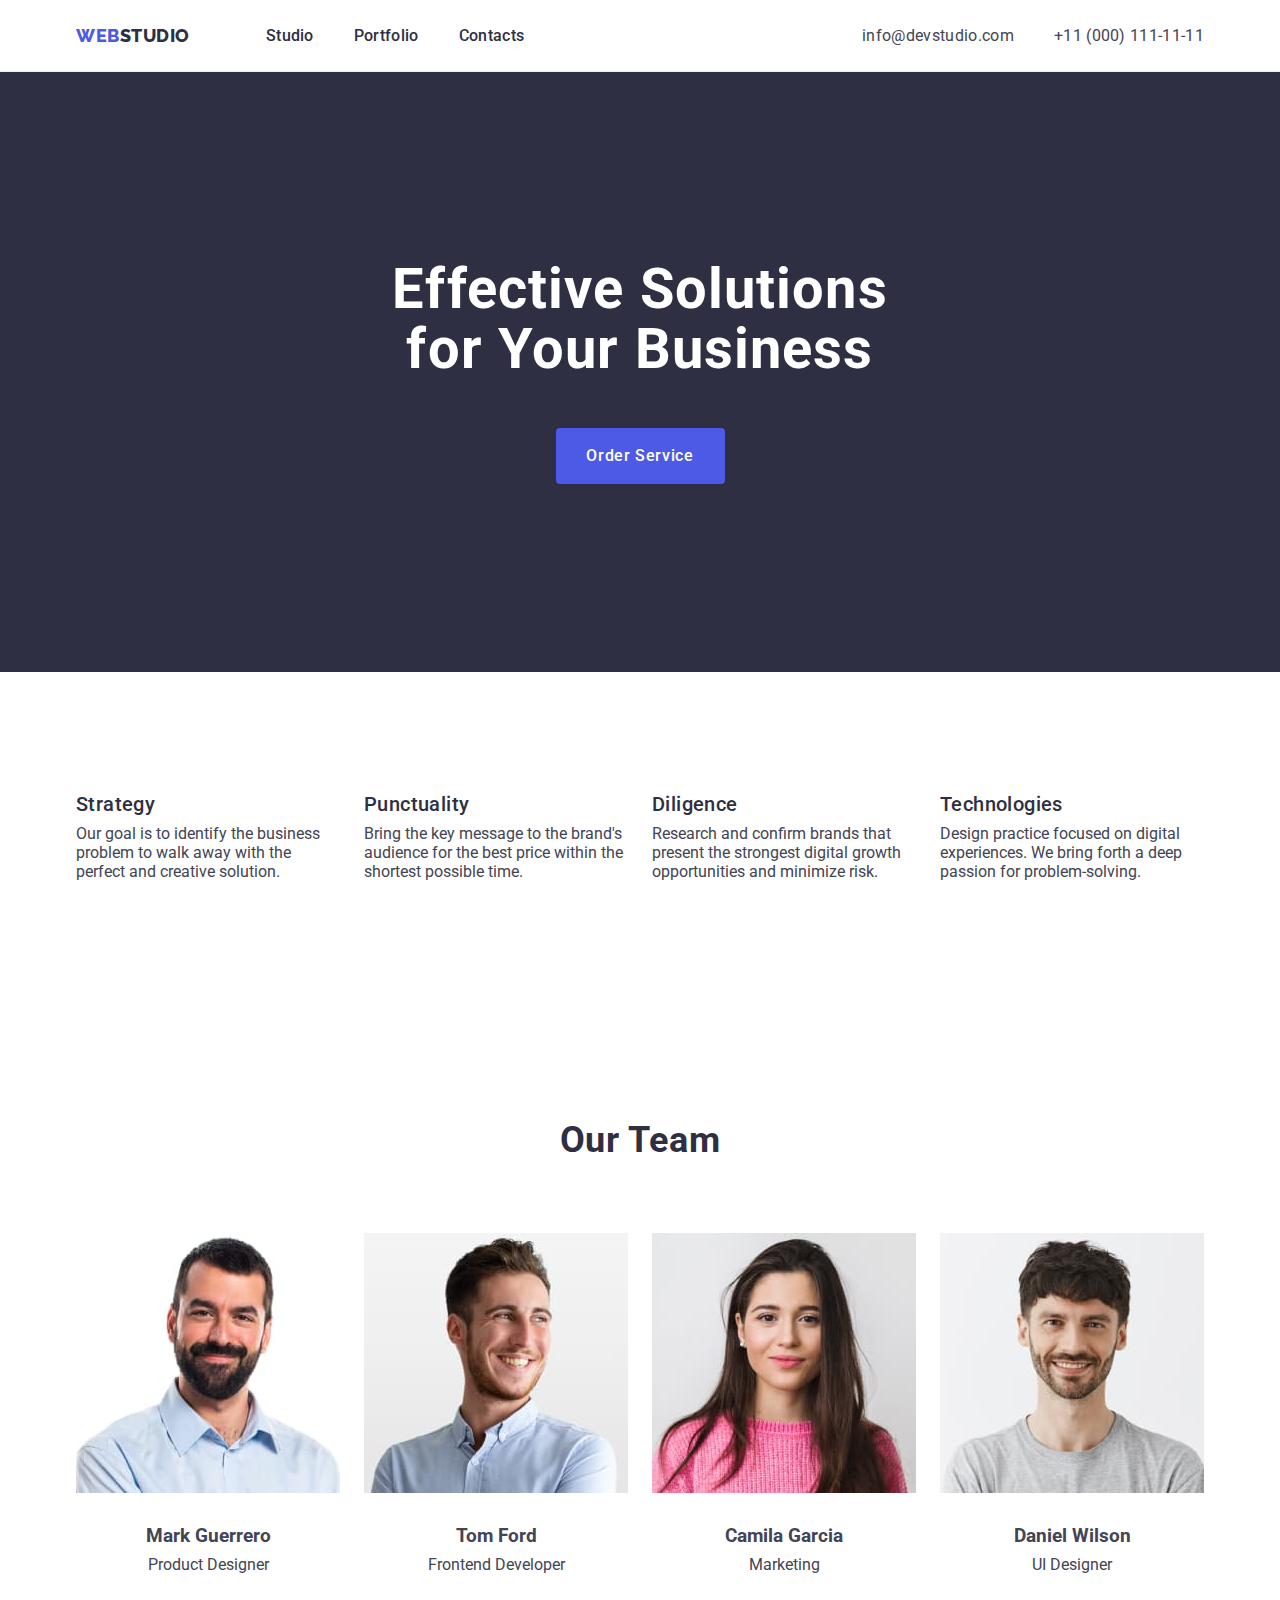
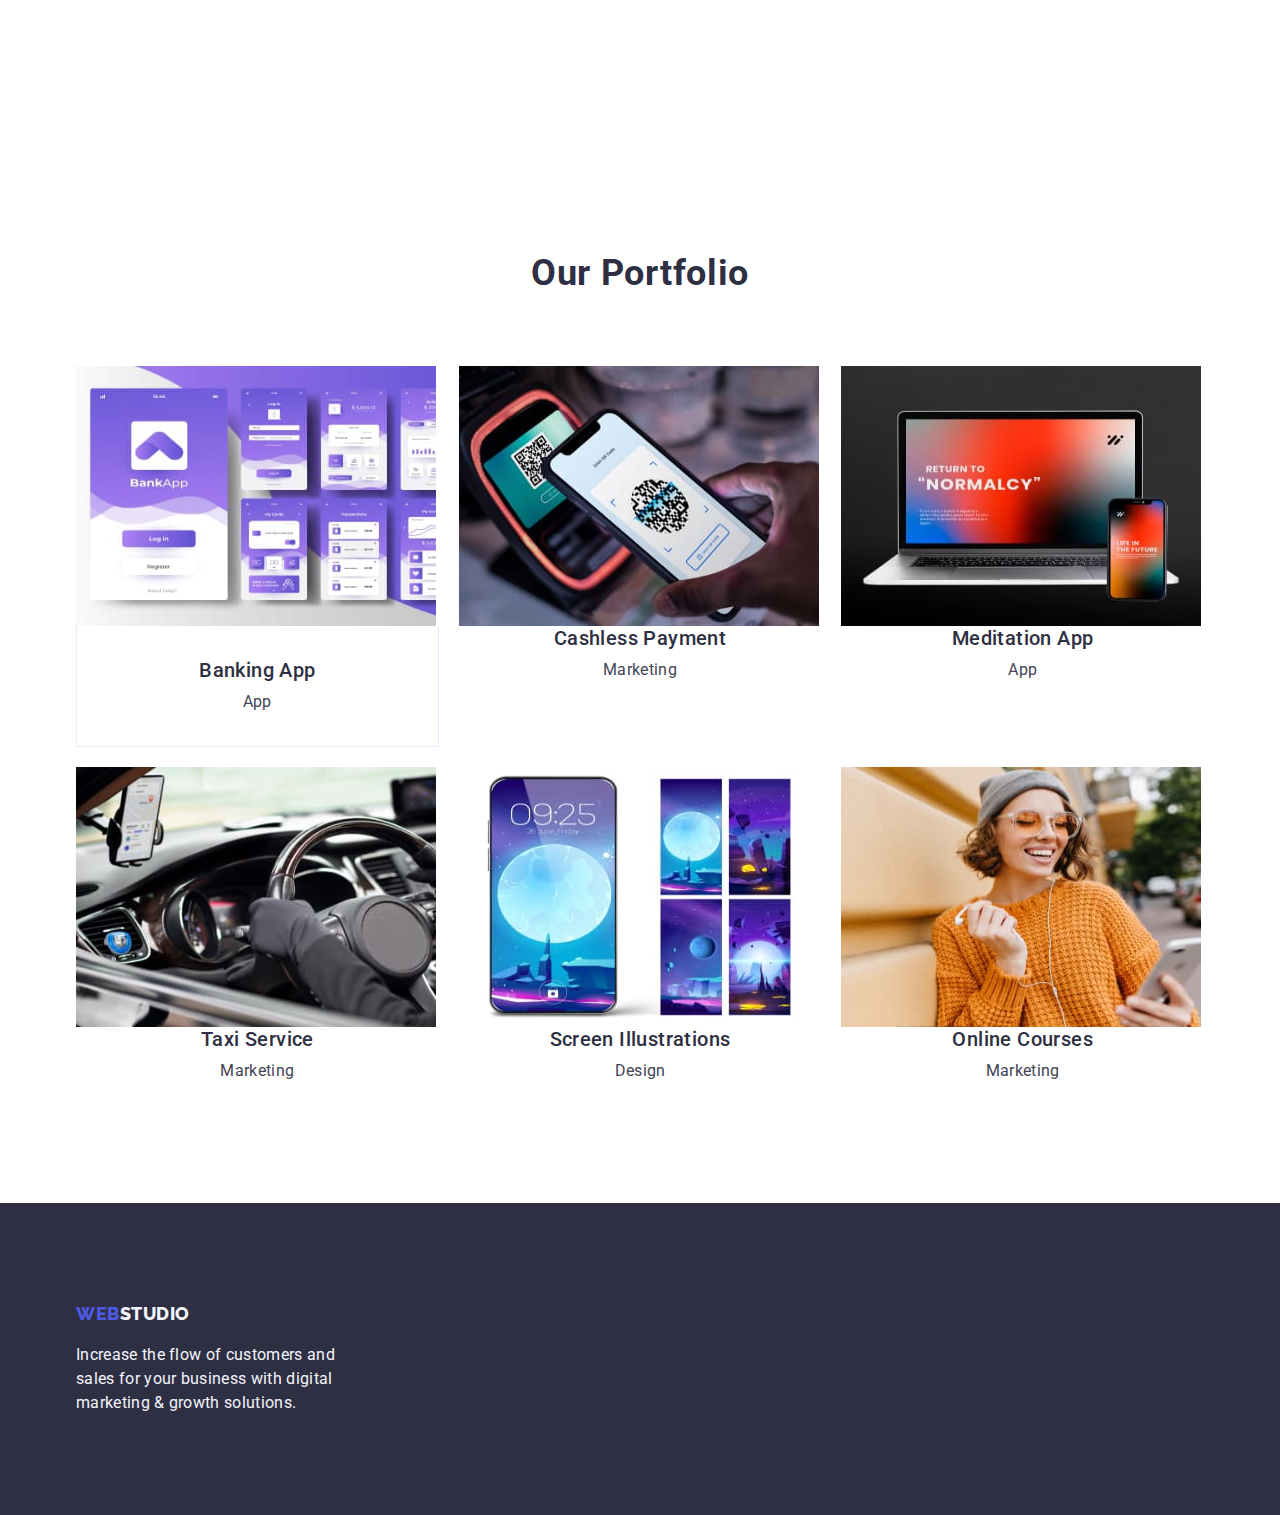
==== index.html @ 5da7cc3d "cews" ====
<!DOCTYPE html>
<html lang="en">
<head>
    <meta charset="UTF-8">
    <meta name="viewport" content="width=device-width, initial-scale=1.0">
    <title>Document</title>
    <link rel="stylesheet" href="https://cdnjs.cloudflare.com/ajax/libs/modern-normalize/2.0.0/modern-normalize.min.css" integrity="sha512-4xo8blKMVCiXpTaLzQSLSw3KFOVPWhm/TRtuPVc4WG6kUgjH6J03IBuG7JZPkcWMxJ5huwaBpOpnwYElP/m6wg==" crossorigin="anonymous" referrerpolicy="no-referrer" />
    <link rel="stylesheet" href="./css/styles.css">
    <link rel="preconnect" href="https://fonts.googleapis.com">
    <link rel="preconnect" href="https://fonts.gstatic.com" crossorigin>
    <link href="https://fonts.googleapis.com/css2?family=Raleway:wght@800&family=Roboto:wght@400;500;700;900&display=swap" rel="stylesheet">
    
</head> 
<body>
    <header class="header">
        <div class="conheader container">
        <nav class="nav">
            
            <a href="./" class="logo link">Web<span class="span">Studio</span></a>
                <ul class="list list-menu">
                     <li><a class="first link" href="./index.html" >Studio</a></li>
                     <li><a class="first link" href=""> Portfolio </a> </li>
                     <li><a class="first link" href="" >Contacts</a> </li>
                </ul>
</nav>

    <address class="address">
        <ul class="list list-address">
            <li><a href="mailto:info@devstudio.com" class="contact link">info@devstudio.com</a></li>
            <li><a href="tel:+110001111111" class="contact link">+11 (000) 111-11-11</a></li>
        </ul>
    </address>
</div>
</header>

<main class="main-index">
<section class="section section-first">
    <div class="container">
    <h1 class="heading-one">Effective Solutions for Your Business </h1>
        <button type="button" class="button">Order Service</button>
    </div>
</section>

<section class="section section-two">
    <div class="container">
        <h2 class="visually-hidden"></h2>
        <ul class="list spdt-list">
          <li class="spdt-point-list"><h3 class="heading-three">Strategy</h3><p class="spdt-p">Our goal is to identify the business problem to walk away with the perfect and creative solution. </p></li>
          <li class="spdt-point-list"><h3 class="heading-three">Punctuality</h3><p class="spdt-p">Bring the key message to the brand's audience for the best price within the shortest possible time.</p></li>
          <li class="spdt-point-list"><h3 class="heading-three">Diligence</h3><p class="spdt-p">Research and confirm brands that present the strongest digital growth opportunities and minimize risk.</p></li>
          <li class="spdt-point-list"><h3 class="heading-three">Technologies</h3><p class="spdt-p">Design practice focused on digital experiences. We bring forth a deep passion for problem-solving.</p></li>
        </ul>
</div>
</section>



<section class="section section-three">
    <div class="container">
    <h2 class="heading-two">Our Team</h2>
<ul class="list list-section-name">
    <li class="list-name"><img src="./images/markguerrero.jpg" width="264" height="260" alt="mark" />  <div class="name"><h3 class="heading-name">Mark Guerrero</h3><p class="p-two">Product Designer   </p></div></li>
    <li class="list-name"><img src="./images/tomford.jpg" width="264" height="260" alt="tom" />        <div class="name"><h3 class="heading-name">Tom Ford</h3>     <p class="p-two">Frontend Developer </p></div></li>
    <li class="list-name"><img src="./images/camilagarcia.jpg" width="264" height="260" alt="camila" /><div class="name"><h3 class="heading-name">Camila Garcia</h3><p class="p-two">Marketing          </p></div></li>
    <li class="list-name"><img src="./images/danielwilson.jpg" width="264" height="260" alt="daniel" /><div class="name"><h3 class="heading-name">Daniel Wilson</h3><p class="p-two">UI Designer        </p></div></li>
</ul>
    </div>
</section>


<section class="section section-four">
    <div class="container">
    <h2 class="heading-two h-portfolio">Our Portfolio</h2>
    <ul class="list list-our-portfolio">
        <li class="portfolio-point"><img src="./images/banking-app-interface-concept.jpg" width="360" height="260" alt="Banking-app"><div class="container-name-categories"> <h3 class="heading-three">Banking App</h3><p class="p-portfolio">App</p></div></li>
        <li class="portfolio-point"><img src="./images/cashless-payment.jpg" width="360" height="260" alt="cashless-payment"><h3 class="heading-three">Cashless Payment</h3><p class="p-portfolio">Marketing</p></li>
        <li class="portfolio-point"><img src="./images/meditation-app.jpg" width="360" height="260" alt="meditation-app"><h3 class="heading-three">Meditation App</h3><p class="p-portfolio">App</p></li>
        <li class="portfolio-point"><img src="./images/taxi-service.jpg" width="360" height="260" alt="taxi-service"><h3 class="heading-three">Taxi Service</h3><p class="p-portfolio">Marketing</p></li>
        <li class="portfolio-point"><img src="./images/screen-ilustration.jpg" width="360" height="260" alt="screen-ilustration"><h3 class="heading-three">Screen Illustrations</h3><p class="p-portfolio">Design</p></li>
        <li class="portfolio-point"><img src="./images/online-course.jpg" width="360" height="260" alt="online-course"><h3 class="heading-three">Online Courses</h3><p class="p-portfolio">Marketing</p></li>
    </ul>
    </div>
    </section>

</main>


    <footer class="footer">
        <div class="container footer-container">
            <div class="footer-information">
        <a href="./index.html" class="logo-footer link">Web<span class="span-footer">Studio</span></a><p class="p-footer">Increase the flow of customers and sales for your business with digital marketing & growth solutions.</p>
    </div>
    </div>
    </footer> 
</body>
</html>
---- css/styles.css ----
:root {
    --web-color: var(--IRIS, #4D5AE5);
    --studio-color:var(--NAVY-BLUE, #2E2F42);
    --background-body-color: var(--WHITE, #FFFFFF);
    --background-footer-color: var(--NAVY-BLUE, #2E2F42);
--f-link-color: var(--NAVY-BLUE, #2E2F42);
--contact-color: var(--SLATE, #434455);
--section-first-background-color: var(--NAVY-BLUE, #2E2F42);
--heading-three-color: var(--NAVY-BLUE, #2E2F42);
--heading-two-color: var(--NAVY-BLUE, #2E2F42);
--footer-background: var(--NAVY-BLUE, #2E2F42);
--p-footer-color: var(--CLOUD, #F4F4FD);
--filter-button-color: var(--IRIS, #4D5AE5);
--title-image-color: var(--NAVY-BLUE, #2E2F42);
--text-image-color: var(--SLATE, #434455);
--border-color: var(--CORNFLOWER, #E7E9FC)
}

* ,
*::before,
*::after {
    margin: 0;
    padding: 0;
    box-sizing: border-box;
}
section {
    padding: 120px 0;
}

ul {
    display: flex;
}
.list {
    list-style: none;
}

.link{
    text-decoration:none;
   
    }
.container {
    max-width: 1158px;
    margin: 0 auto;
    padding: 0 15px 0 15px;   
}

.conheader {
    display: flex;
    justify-content: space-between;
    align-items: center;
    width: 1158px;
}

.header {
    /* width: 1440px; */
    height: 72px;
    /* flex-shrink: 0; */
    border-bottom: 1px solid var(--CORNFLOWER, #E7E9FC);
    /* background: var(--WHITE, #FFF); */
    display: flex;
    /* justify-content: center;
    align-items: center;
    margin: auto; */

}
.nav {
    display: flex;
    align-items: center;
    
}


body {
    font-family: 'Roboto',sans-serif;
    color: #434455;
    background-color: var(--background-body-color);
    

}


.logo {
    color: var(--IRIS, #4D5AE5);
font-family: "Raleway",sans-serif;
font-size: 18px;
font-weight: 800;
line-height: 1.17; /* 116.667% */
letter-spacing: 0.03em;
text-decoration: none;
text-transform: uppercase;
margin-right: 76px;

}

.list-menu {
display: inline-flex;
gap: 40px;
padding: 24px 0;
list-style: none;
align-items: flex-start;
}

.list-address {
display: flex;
gap: 40px;
justify-content: space-between;
}

.span{
    color: var(--NAVY-BLUE, #2E2F42);
}

.list{
list-style: none;
margin: 0;
padding: 0;
list-style: none;
}

.first{
    color: var(--NAVY-BLUE, #2E2F42);

/* Body Medium */
font-family: 'Roboto',sans-serif;
font-size: 16px;
font-style: normal;
font-weight: 500;
line-height: 1.5; /* 150% */
letter-spacing: 0.02em;
text-decoration:none; 
padding: 24px 0;
}


.first:hover{
   color: #404bbf
}


.first:focus{
   color: #404bbf
}





.address{
    font-style: normal
}

.contact{
    color: var(--SLATE, #434455);

/* Body */
font-family: 'Roboto',sans-serif;
font-size: 16px;
font-style: normal;
font-weight: 400;
line-height: 1.5; /* 150% */
letter-spacing: 0.02em;
}
.contact:hover {
color:#404bbf
}
.contact:focus {
color:#404bbf
}

.section-first {
    background: var(--NAVY-BLUE, #2E2F42);
    padding: 188px 0;
    /* background-size: cover;
    background-repeat: no-repeat;
    background-position: center;
    max-width: 1440px;
    margin: auto; */
}

.heading-one {
    color: var(--WHITE, #FFF);
    text-align: center;
    font-family: 'Roboto';
    font-size: 56px;
    font-style: normal;
    font-weight: 700;
    line-height: 1.07; /* 107.143% */
    letter-spacing: 0.02em;
    max-width: 496px;
    margin: 0 auto;
    text-align: center;
}

.button {
    color: var(--WHITE, #FFF);

/* Button Text */
font-family: inherit;
font-size: 16px;
font-style: normal;
font-weight: 500;
line-height: 1.5; /* 150% */
letter-spacing: 0.04em;
display: block;
min-width: 169px;
height: 56px;
border: none;
border-radius: 4px;
cursor: pointer;
margin: 0 auto;
margin-top: 48px;
background-color: var(--IRIS, #4D5AE5);
}
.button:hover,
.button:focus {
    background-color: #404BBF;
}




.list-section-two {
    display: flex;
    gap: 24px; 

}


.heading-three {
    color: var(--NAVY-BLUE, #2E2F42);

/* Header 3 */
font-family: 'Roboto',sans-serif;
font-size: 20px;
font-style: normal;
font-weight: 500;
line-height: 1.2; /* 120% */
letter-spacing: 0.02em;
margin-bottom: 8px;
}

.p-one{
    color: var(--SLATE, #434455);
    font-size: 16px;
    line-height: 1.5; /* 150% */
}

.paragraph {
    line-height: 1.5;
    letter-spacing: 0.02em;
}




.heading-two {
    color: var(--NAVY-BLUE, #2E2F42);
font-family: inherit;
font-size: 36px;
font-weight: 700;
line-height: 1.11; /* 111.111% */
letter-spacing: 0.02em;
margin-bottom: 72px;
text-align: center;
text-transform: capitalize;
}
    .list-section-name {
        display: flex;
        gap: 24px;
        padding: 0;
        list-style-type: none;
    }

.list-section-three {
    display: flex;
    gap: 24px;
    justify-content: center;
}

.list-item-three {
    width: calc((100% - 48px) / 3);
    
}


.list-name {
    background-color: #FFFFFF;
    width: calc((100% - 72px) / 4);
    border-radius: 0px 0px 4px 4px;
    list-style: none;
    margin-bottom: 8px;
    flex: 1;
}

.p-two {
    text-align: center;
}

/* /* .footer-position {
    /* margin-right: 120px; */

.logo-footer {
    color: var(--IRIS, #4D5AE5);
font-family: "Raleway",sans-serif;
font-size: 18px;
font-style: normal;
font-weight: 800;
line-height: 1.17; /* 116.667% */
letter-spacing: 0.03em;
text-transform: uppercase;
display: inline-block;
margin-bottom: 16px;
height: 24px;
align-items: center;
flex-shrink: 0;
}
.footer {
    background: var(--NAVY-BLUE, #2E2F42);
    padding: 100px 0 100px;
    /* padding: 100px 0;
    margin: auto; */
}
.span-footer {
    color: #f4f4fd;
}
.p-footer {
    color: var(--CLOUD, #F4F4FD);
/* margin-top: 17.5px; */
max-width: 264px;
line-height: 1.5; /* 150% */
letter-spacing: 0.02em;
}

.button-section {
    padding: 96px 0 120px 0;
}

.list-item-button {
    display: flex;
    justify-content: center;
    gap: 24px;
    list-style: none;
}



.filters-button { 
    color: var(--IRIS, #4D5AE5);
    text-align: center;
    
    /* Button Text */
    font-family: "Roboto",sans-serif;
    font-size: 16px;
    font-style: normal;
    font-weight: 500;
    line-height: 1.5; /* 150% */
    letter-spacing: 0.04em;
    background: var(--CLOUD, #F4F4FD);
    cursor: pointer;
    padding:12px 24px;
    border: 1px solid var(--CORNFLOWER, #E7E9FC);
    border-radius: 4px;

}
.filters-button:hover{
    color: #FFFFFF;
    background-color: #404BBF;
    border: 1px solid transparent;
}

.filters-button:focus{
    background-color: #404BBF;
    color: #FFFFFF;
    border: 1px solid transparent;
}
.filters-button:active{
    background-color: #404BBF
}

.title-image {
    color: var(--NAVY-BLUE, #2E2F42);
    margin-bottom: 8px;

/* Header 3 */
font-family: 'Roboto';
font-size: 20px;
font-style: normal;
font-weight: 500;
line-height: 1.2; /* 120% */
letter-spacing: 0.4px;
}

.list-image {
    display: flex;
    flex-wrap: wrap;
    column-gap: 24px;
    row-gap: 48px;
    list-style: none;
 }

 .image-div {
    padding: 32px 16px;
    border: 1px solid #e7e9fc;
    border-top: none;

 }
.text-image {
    color: var(--SLATE, #434455);

/* Body */
font-family: 'Roboto';
font-size: 16px;
font-style: normal;
font-weight: 400;
line-height: 1.5; /* 150% */
letter-spacing: 0.32px;
}
img {
    display: block;
}

.visually-hidden {
    position: absolute;
  width: 1px;
  height: 1px;
  margin: -1px;
  border: 0;
  padding: 0;
  white-space: nowrap;
  clip-path: inset(100%);
  clip: rect(0 0 0 0);
  overflow: hidden;
}
.link-footer {
    display: inline-block;
}

.list-filters-button {
    display: flex;
    justify-content: center;
    gap: 24px;
    margin-bottom: 72px;
    list-style: none;
}

.list-address {
    display: flex;
    gap: 40px;
    list-style: none;
}

.list-work {
    width: calc((100% - 48px) / 3);
    list-style: none;
}
.p-portfolio {
    line-height: 1.5;
    letter-spacing: 0.02em;
}

.heading-name {
    margin-bottom: 8px;
    text-align: center;
}



.list-our-portfolio {
    column-gap: 24px;
    row-gap: 48px;
    padding: 0;
    display: flex;
    flex-wrap: wrap;
    gap: 20px;
}

.portfolio-point {
    width: calc((100% - 48px) / 3);
    border-radius: 0px 0px 4px 4px;
    flex: 1 0 360px;
    text-align: center;
}

.name {
    padding: 32px 16px;
    
}

.spdt-list {
    gap: 24px;
}
.spdt-point-list {
    width: calc((100% - 72px) / 4);
}

.container-name-categories {
    padding: 32px 16px;
    border: 1px solid #e7e9fc;
    border-top: none;
    
}
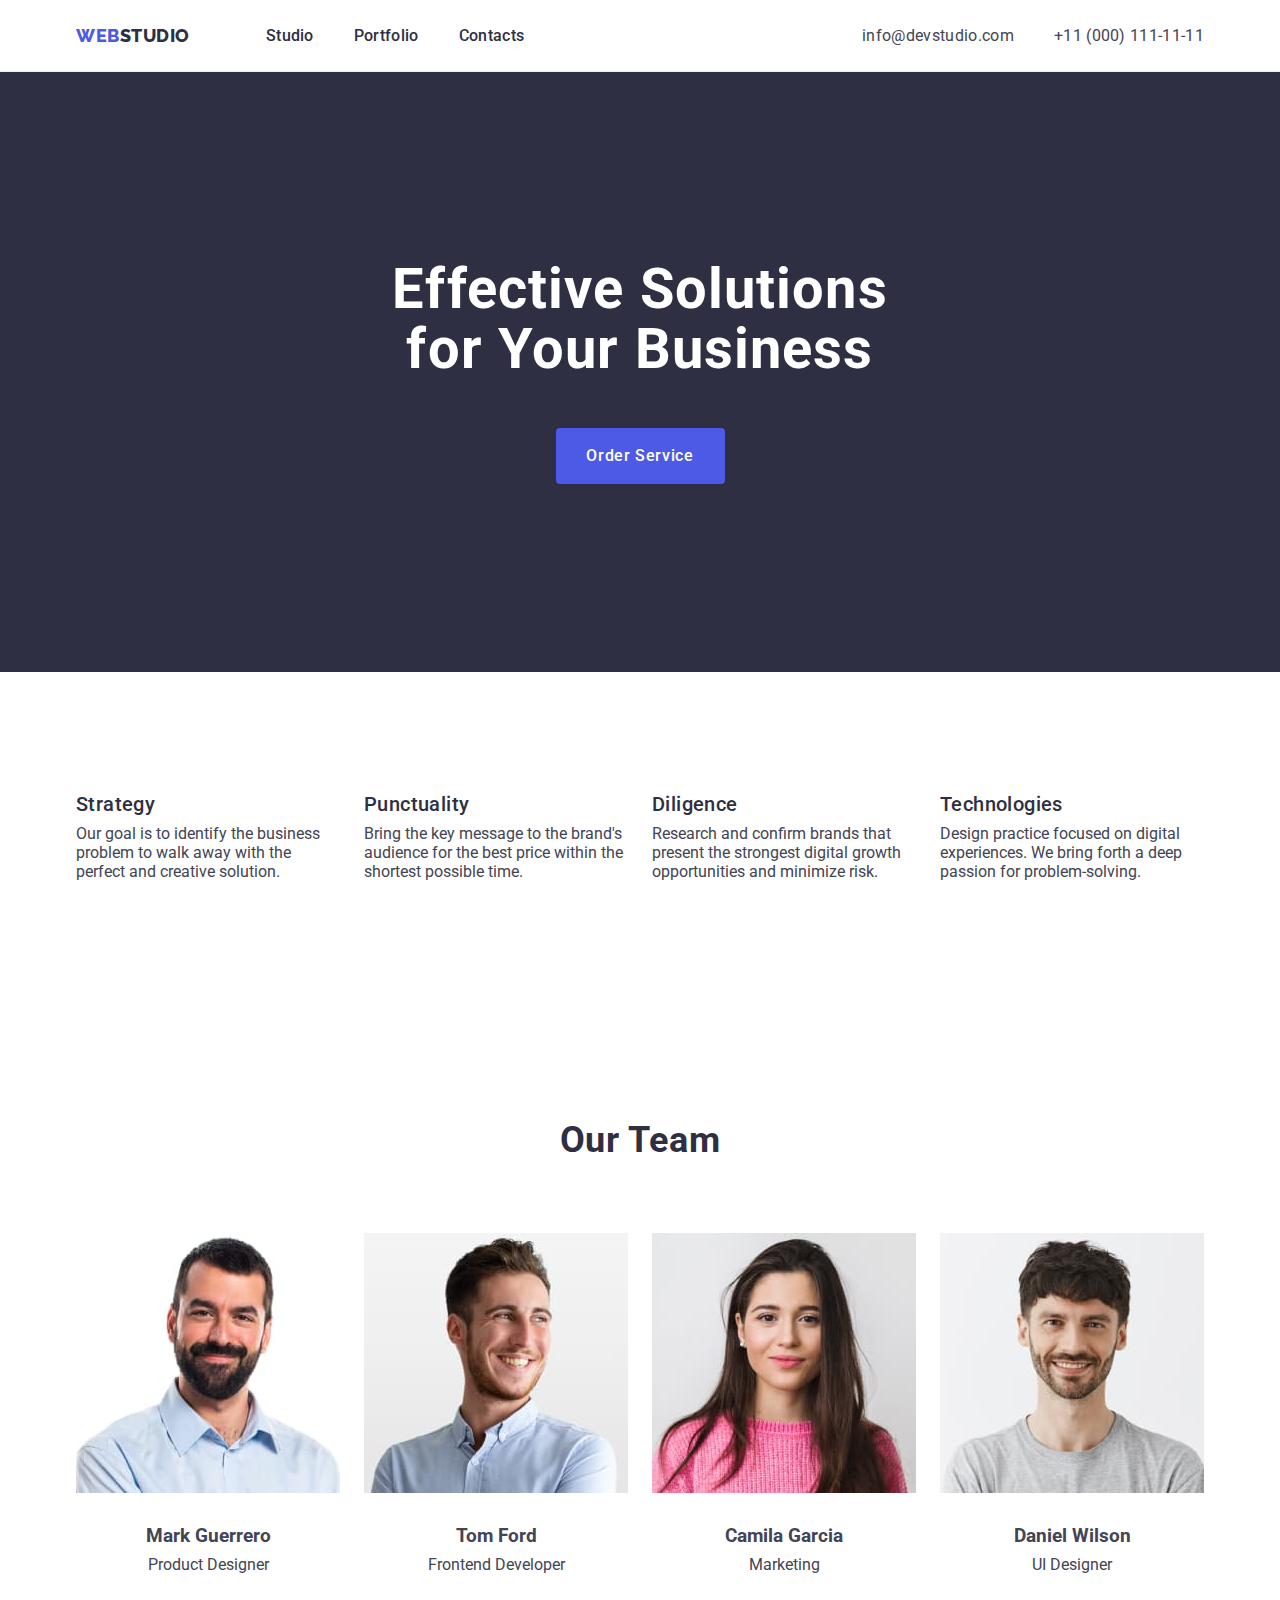
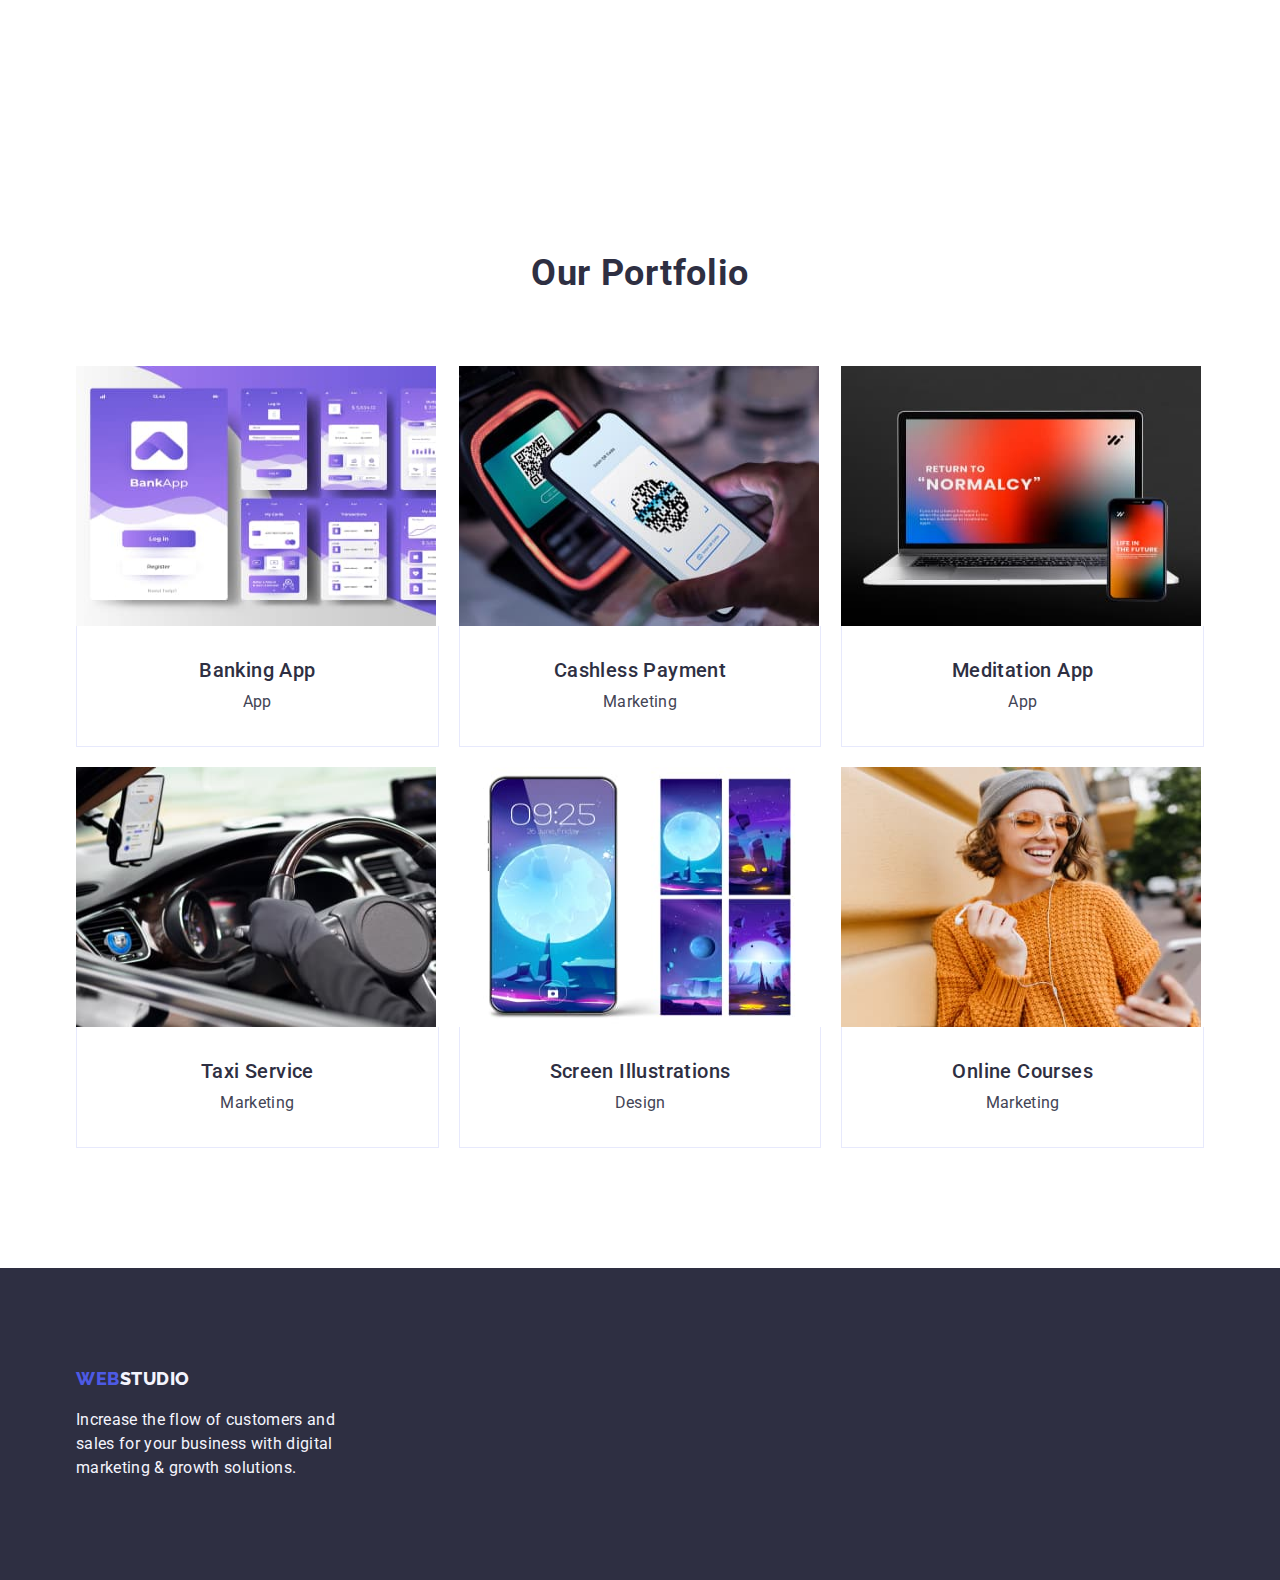
==== commit cacdc2ca: "dwq" ====
--- a/index.html
+++ b/index.html
@@ -73,11 +73,11 @@
     <h2 class="heading-two h-portfolio">Our Portfolio</h2>
     <ul class="list list-our-portfolio">
         <li class="portfolio-point"><img src="./images/banking-app-interface-concept.jpg" width="360" height="260" alt="Banking-app"><div class="container-name-categories"> <h3 class="heading-three">Banking App</h3><p class="p-portfolio">App</p></div></li>
-        <li class="portfolio-point"><img src="./images/cashless-payment.jpg" width="360" height="260" alt="cashless-payment"><h3 class="heading-three">Cashless Payment</h3><p class="p-portfolio">Marketing</p></li>
-        <li class="portfolio-point"><img src="./images/meditation-app.jpg" width="360" height="260" alt="meditation-app"><h3 class="heading-three">Meditation App</h3><p class="p-portfolio">App</p></li>
-        <li class="portfolio-point"><img src="./images/taxi-service.jpg" width="360" height="260" alt="taxi-service"><h3 class="heading-three">Taxi Service</h3><p class="p-portfolio">Marketing</p></li>
-        <li class="portfolio-point"><img src="./images/screen-ilustration.jpg" width="360" height="260" alt="screen-ilustration"><h3 class="heading-three">Screen Illustrations</h3><p class="p-portfolio">Design</p></li>
-        <li class="portfolio-point"><img src="./images/online-course.jpg" width="360" height="260" alt="online-course"><h3 class="heading-three">Online Courses</h3><p class="p-portfolio">Marketing</p></li>
+        <li class="portfolio-point"><img src="./images/cashless-payment.jpg" width="360" height="260" alt="cashless-payment"><div class="container-name-categories"><h3 class="heading-three">Cashless Payment</h3><p class="p-portfolio">Marketing</p></div></li>
+        <li class="portfolio-point"><img src="./images/meditation-app.jpg" width="360" height="260" alt="meditation-app"><div class="container-name-categories"><h3 class="heading-three">Meditation App</h3><p class="p-portfolio">App</p></div></li>
+        <li class="portfolio-point"><img src="./images/taxi-service.jpg" width="360" height="260" alt="taxi-service"><div class="container-name-categories"><h3 class="heading-three">Taxi Service</h3><p class="p-portfolio">Marketing</p></div></li>
+        <li class="portfolio-point"><img src="./images/screen-ilustration.jpg" width="360" height="260" alt="screen-ilustration"><div class="container-name-categories"><h3 class="heading-three">Screen Illustrations</h3><p class="p-portfolio">Design</p></div></li>
+        <li class="portfolio-point"><img src="./images/online-course.jpg" width="360" height="260" alt="online-course"><div class="container-name-categories"><h3 class="heading-three">Online Courses</h3><p class="p-portfolio">Marketing</p></div></li>
     </ul>
     </div>
     </section>
@@ -88,7 +88,7 @@
     <footer class="footer">
         <div class="container footer-container">
             <div class="footer-information">
-        <a href="./index.html" class="logo-footer link">Web<span class="span-footer">Studio</span></a><p class="p-footer">Increase the flow of customers and sales for your business with digital marketing & growth solutions.</p>
+        <a href="" class="logo-footer link">Web<span class="span-footer">Studio</span></a><p class="p-footer">Increase the flow of customers and sales for your business with digital marketing & growth solutions.</p>
     </div>
     </div>
     </footer> 
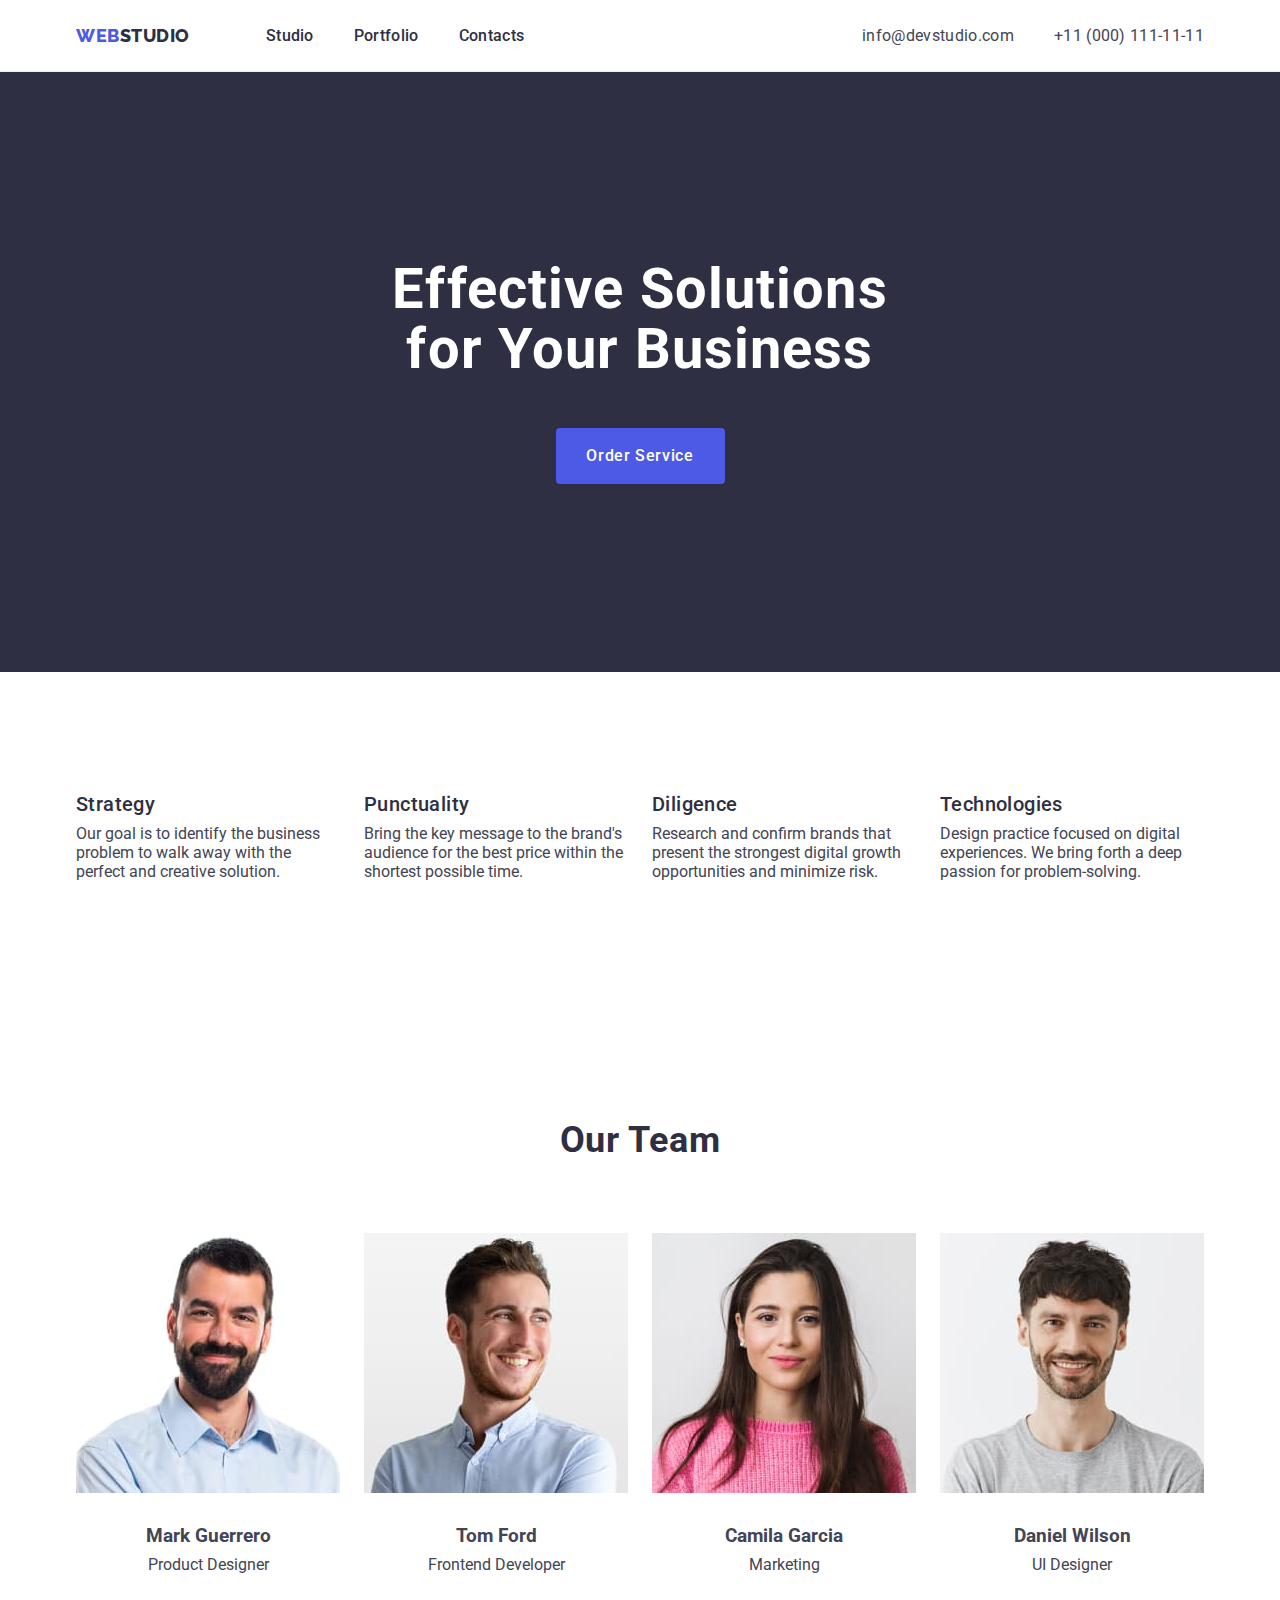
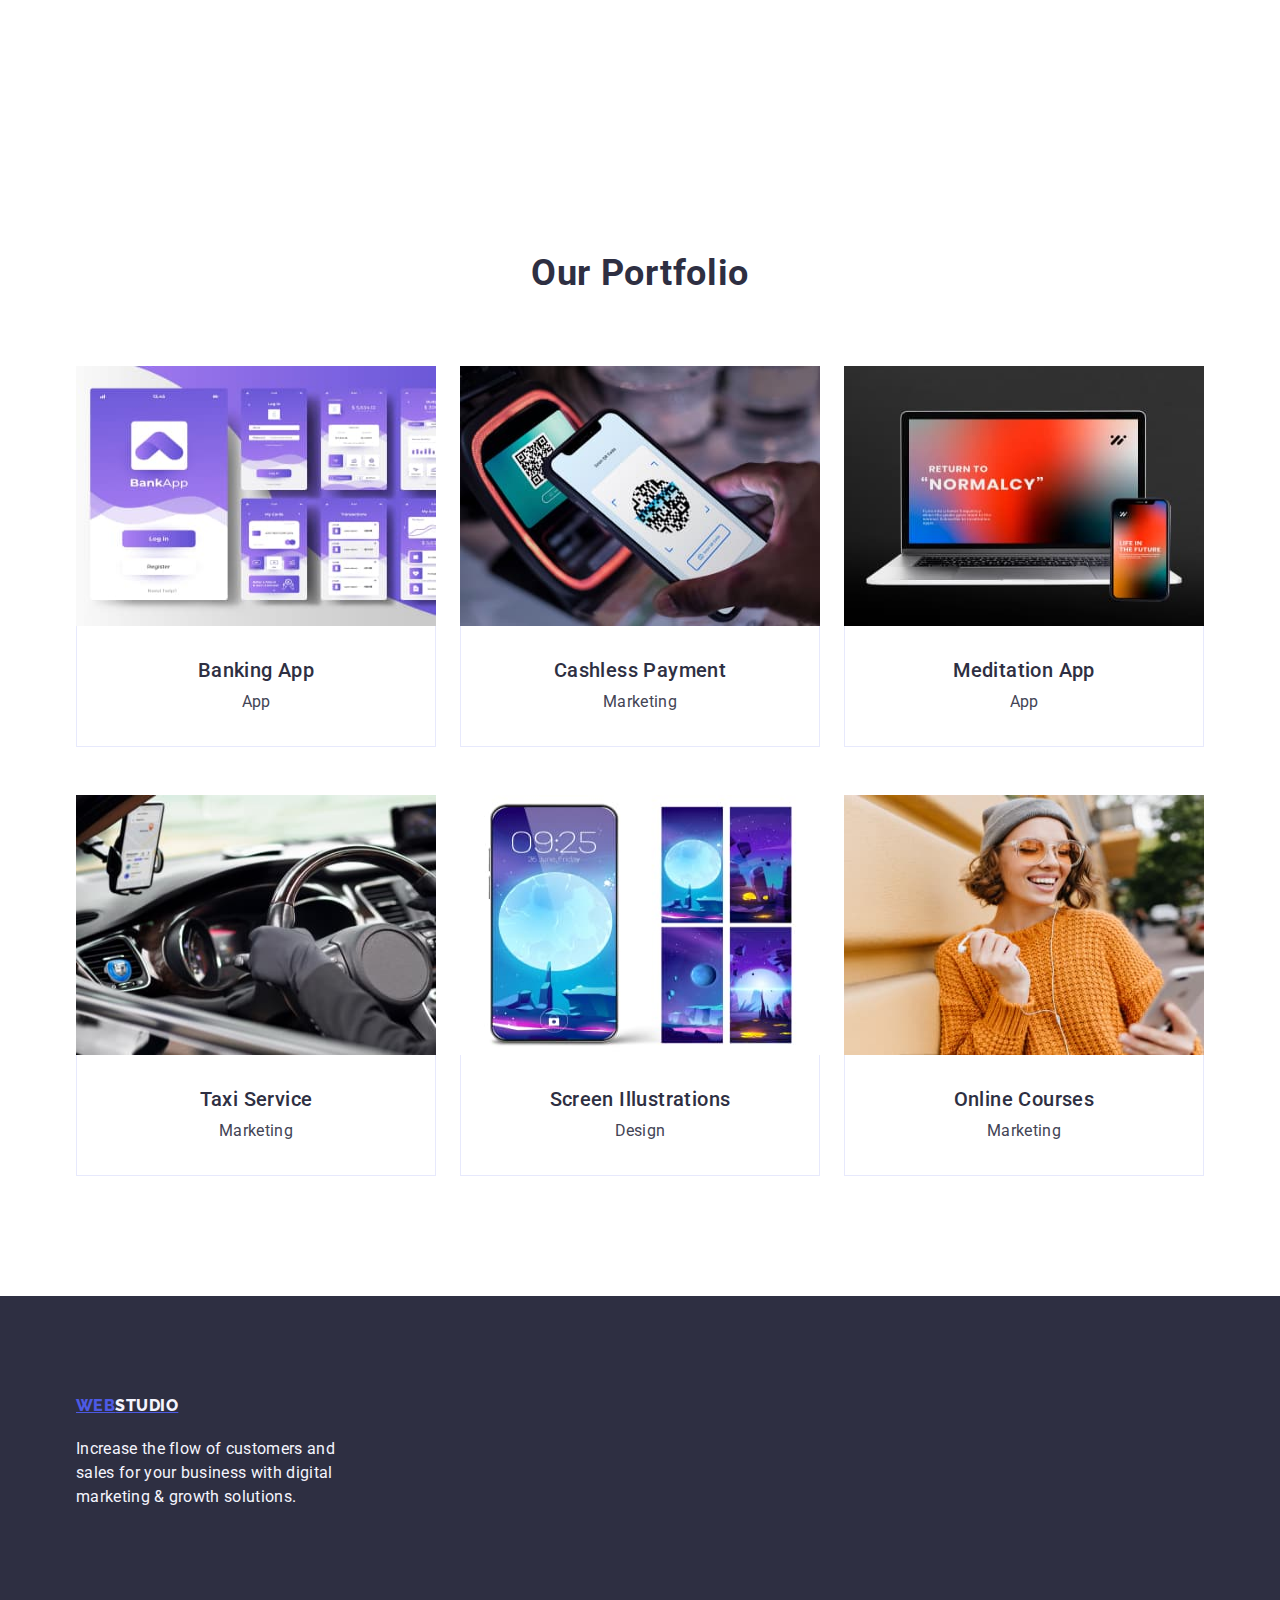
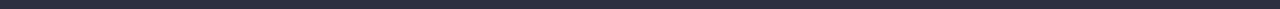
==== commit eb5a366e: "dwq" ====
--- a/index.html
+++ b/index.html
@@ -88,7 +88,7 @@
     <footer class="footer">
         <div class="container footer-container">
             <div class="footer-information">
-        <a href="" class="logo-footer link">Web<span class="span-footer">Studio</span></a><p class="p-footer">Increase the flow of customers and sales for your business with digital marketing & growth solutions.</p>
+        <a href="./index.html" class="logo-footer link-footer">Web<span class="span-footer">Studio</span></a><p class="p-footer">Increase the flow of customers and sales for your business with digital marketing & growth solutions.</p>
     </div>
     </div>
     </footer> 
--- a/css/styles.css
+++ b/css/styles.css
@@ -302,17 +302,20 @@
 .logo-footer {
     color: var(--IRIS, #4D5AE5);
 font-family: "Raleway",sans-serif;
-font-size: 18px;
+font-size: 16px;
 font-style: normal;
 font-weight: 800;
 line-height: 1.17; /* 116.667% */
 letter-spacing: 0.03em;
 text-transform: uppercase;
-display: inline-block;
-margin-bottom: 16px;
 height: 24px;
 align-items: center;
 flex-shrink: 0;
+}
+
+.link-footer {
+    display: inline-block;
+    margin-bottom: 16px;
 }
 .footer {
     background: var(--NAVY-BLUE, #2E2F42);
@@ -466,23 +469,23 @@
 
 
 .list-our-portfolio {
+    padding: 0;
+    display: flex;
+    flex-wrap: wrap;
+    gap: 20px;
     column-gap: 24px;
     row-gap: 48px;
-    padding: 0;
-    display: flex;
-    flex-wrap: wrap;
-    gap: 20px;
 }
 
 .portfolio-point {
-    width: calc((100% - 48px) / 3);
     border-radius: 0px 0px 4px 4px;
     flex: 1 0 360px;
     text-align: center;
+    width: calc((100% - 48px) / 3);
 }
 
 .name {
-    padding: 32px 16px;
+    padding: 32px 16px 32px;
     
 }
 
@@ -497,5 +500,5 @@
     padding: 32px 16px;
     border: 1px solid #e7e9fc;
     border-top: none;
-    
+
 }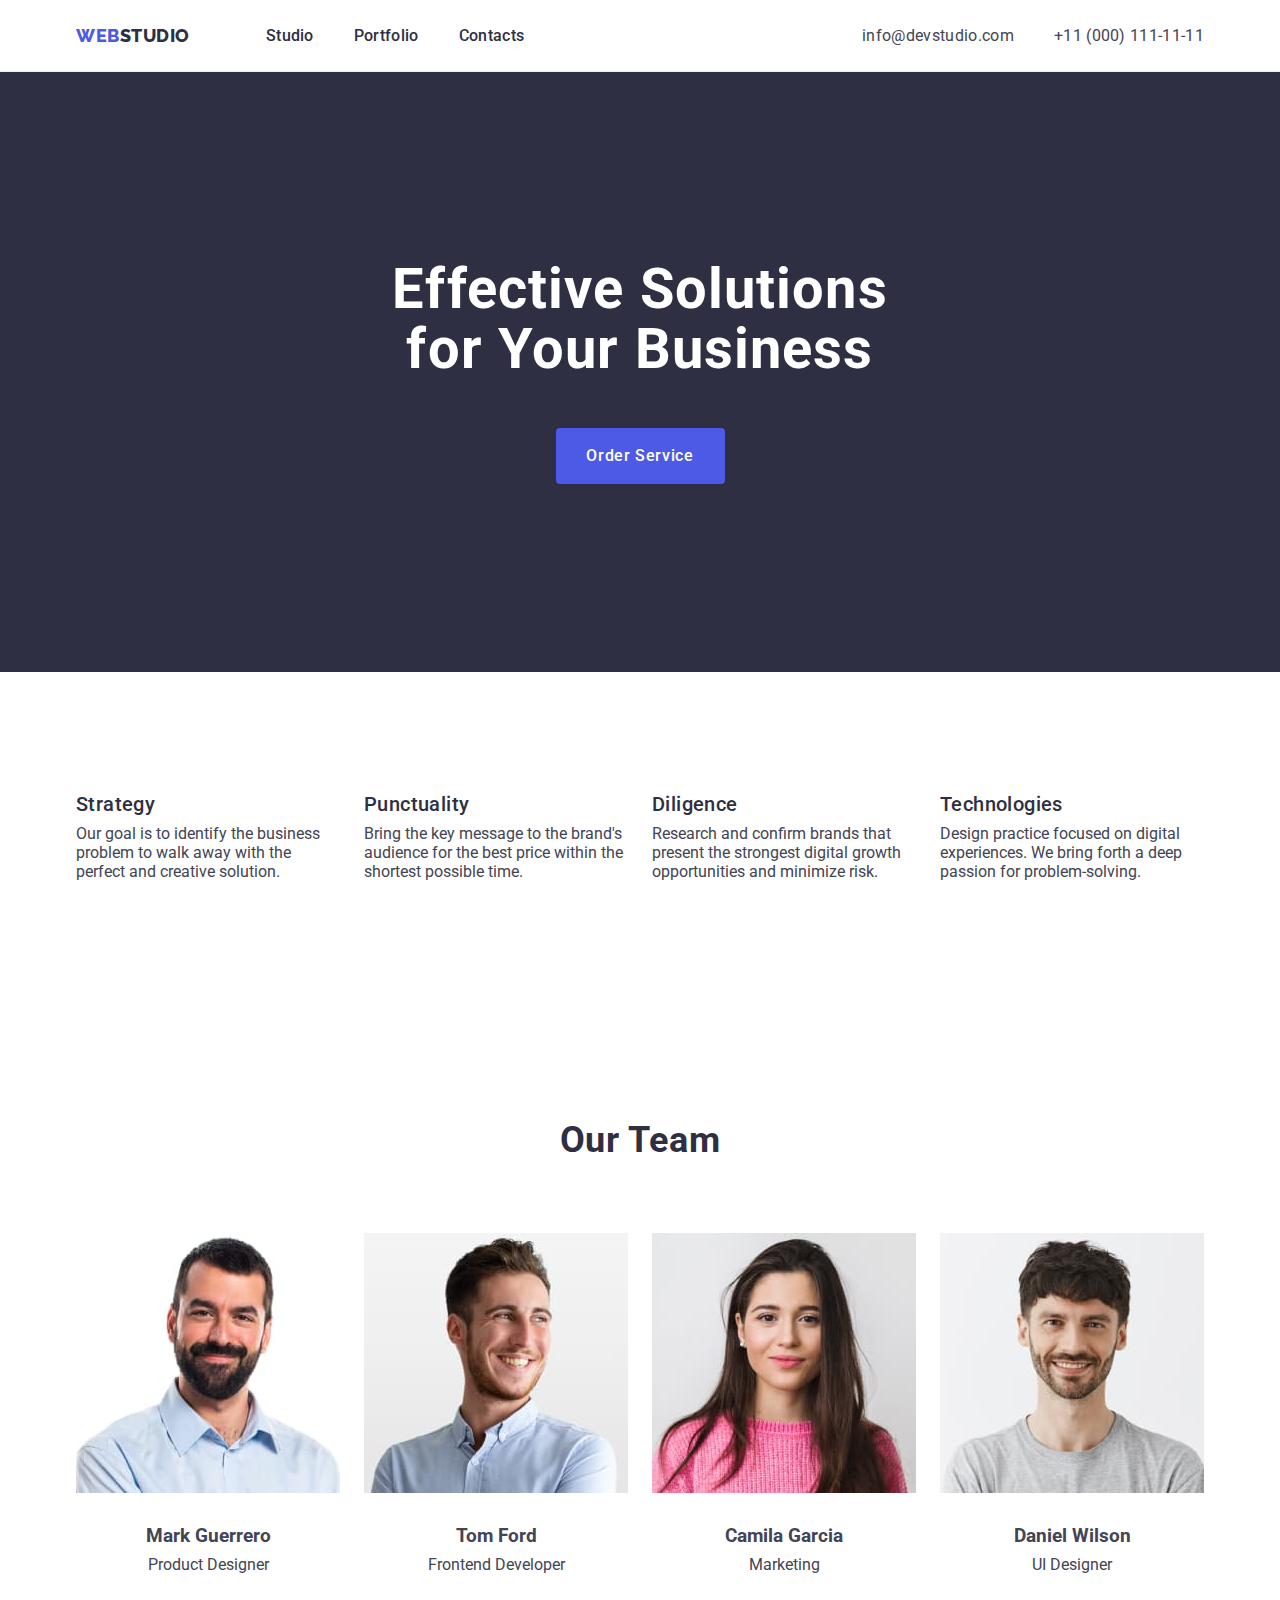
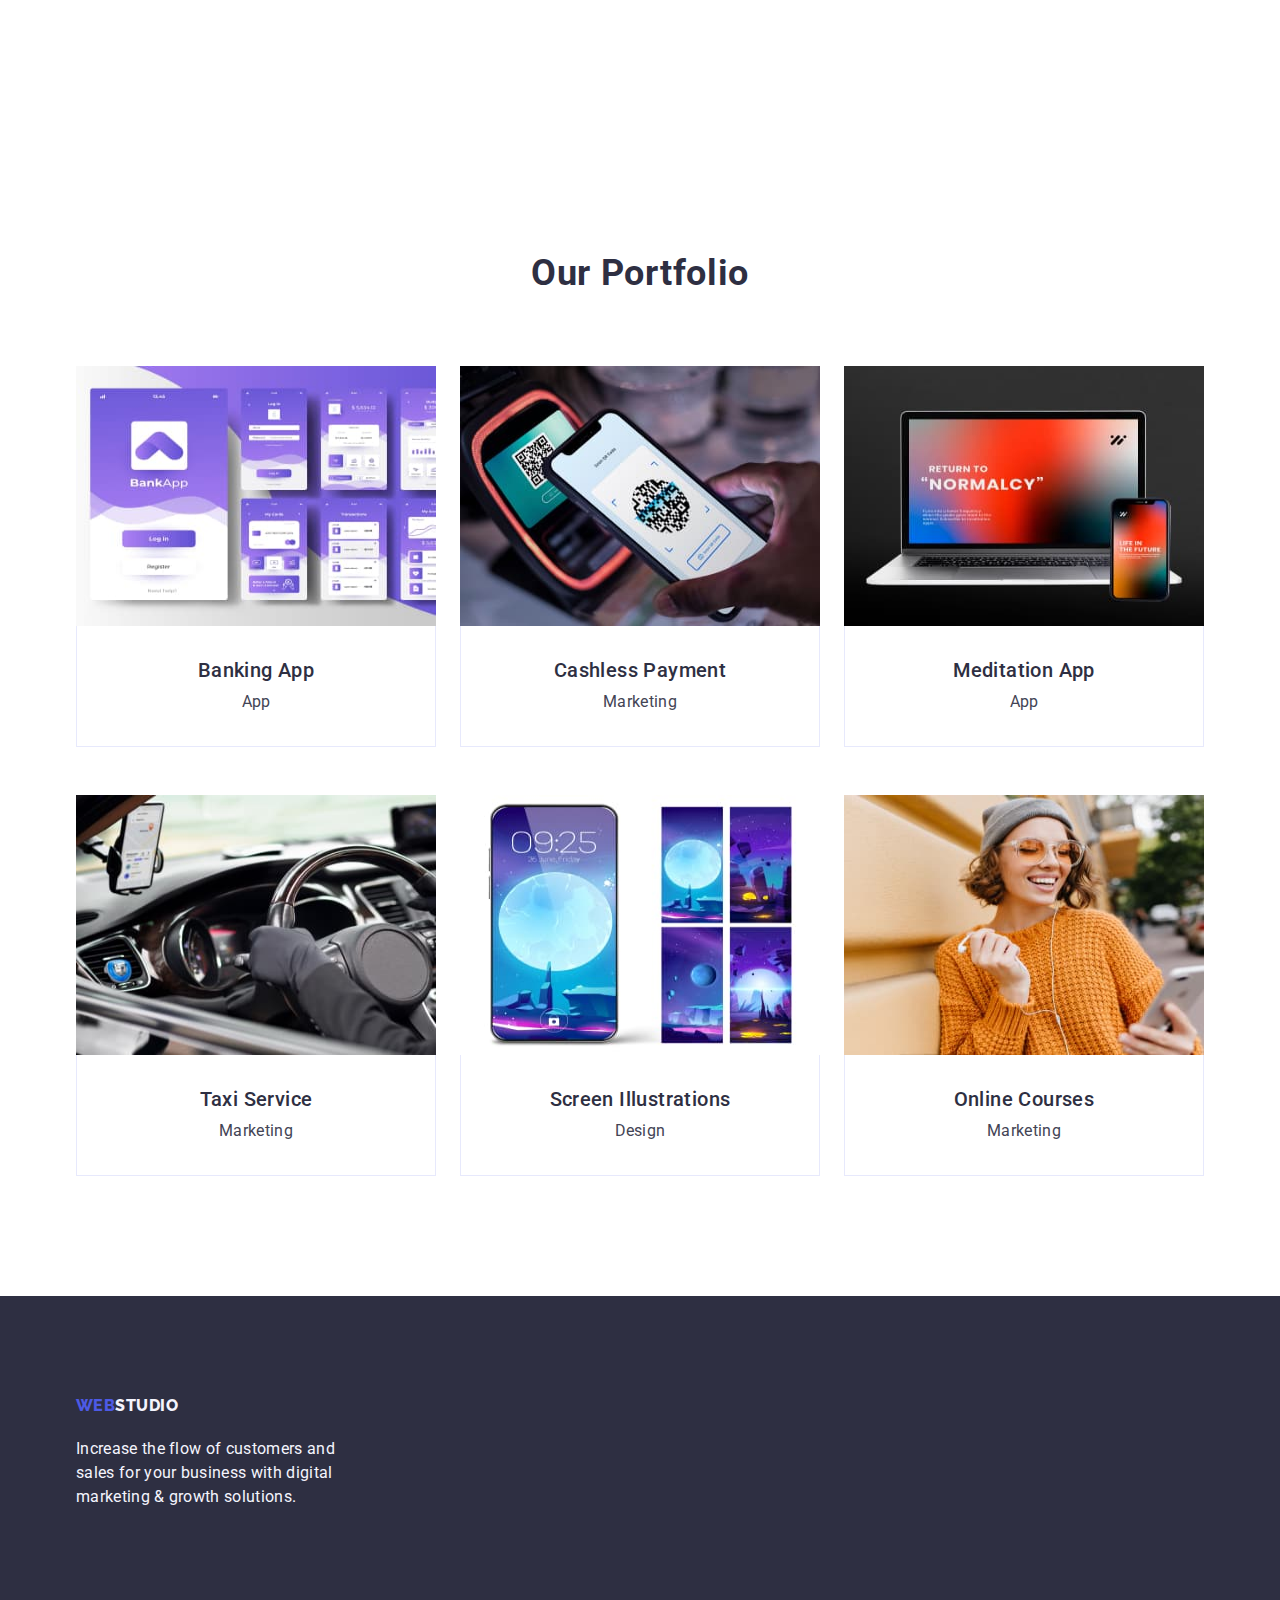
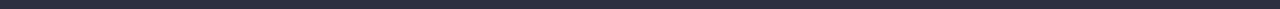
==== commit 434b4feb: "ggfwser" ====
--- a/index.html
+++ b/index.html
@@ -88,7 +88,7 @@
     <footer class="footer">
         <div class="container footer-container">
             <div class="footer-information">
-        <a href="./index.html" class="logo-footer link-footer">Web<span class="span-footer">Studio</span></a><p class="p-footer">Increase the flow of customers and sales for your business with digital marketing & growth solutions.</p>
+        <a href="./index.html" class="link logo-footer link-footer">Web<span class="span-footer">Studio</span></a><p class="p-footer">Increase the flow of customers and sales for your business with digital marketing & growth solutions.</p>
     </div>
     </div>
     </footer> 
--- a/css/styles.css
+++ b/css/styles.css
@@ -485,7 +485,7 @@
 }
 
 .name {
-    padding: 32px 16px 32px;
+padding: 32px 0px;
     
 }
 
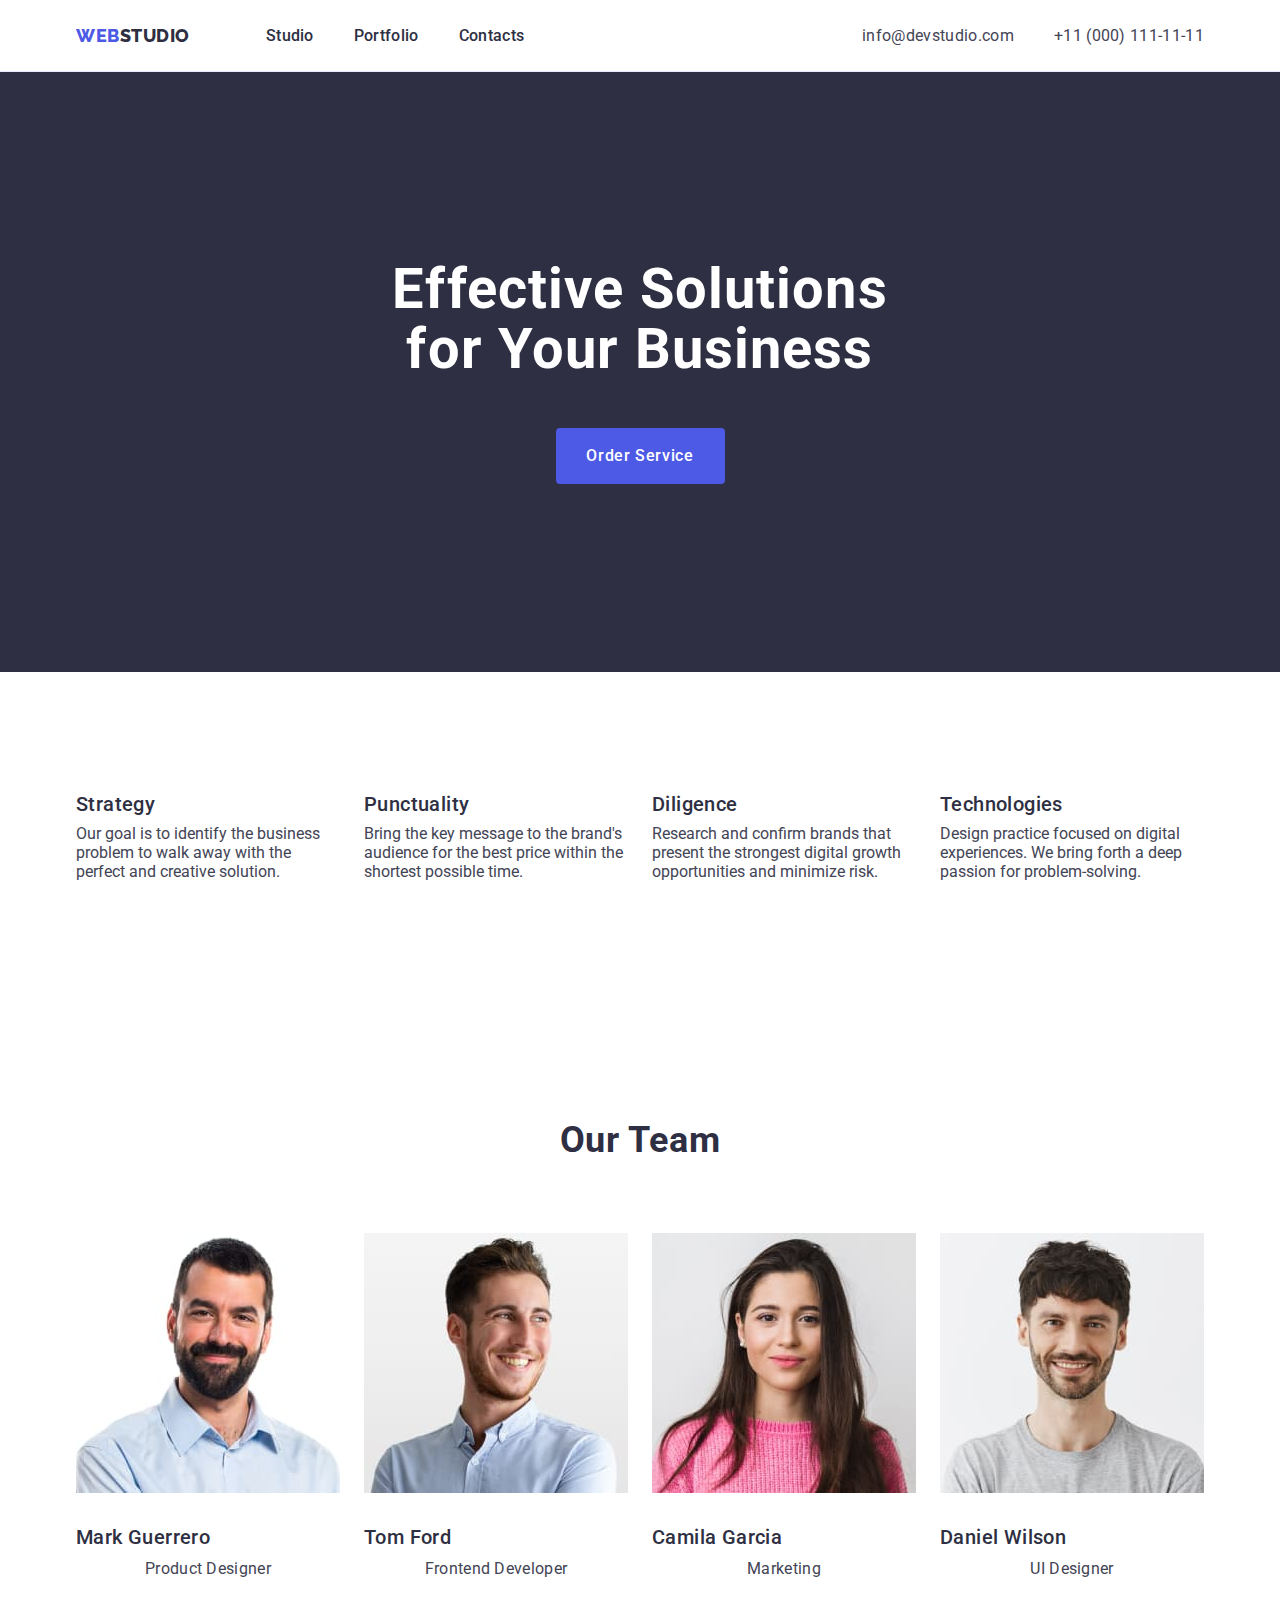
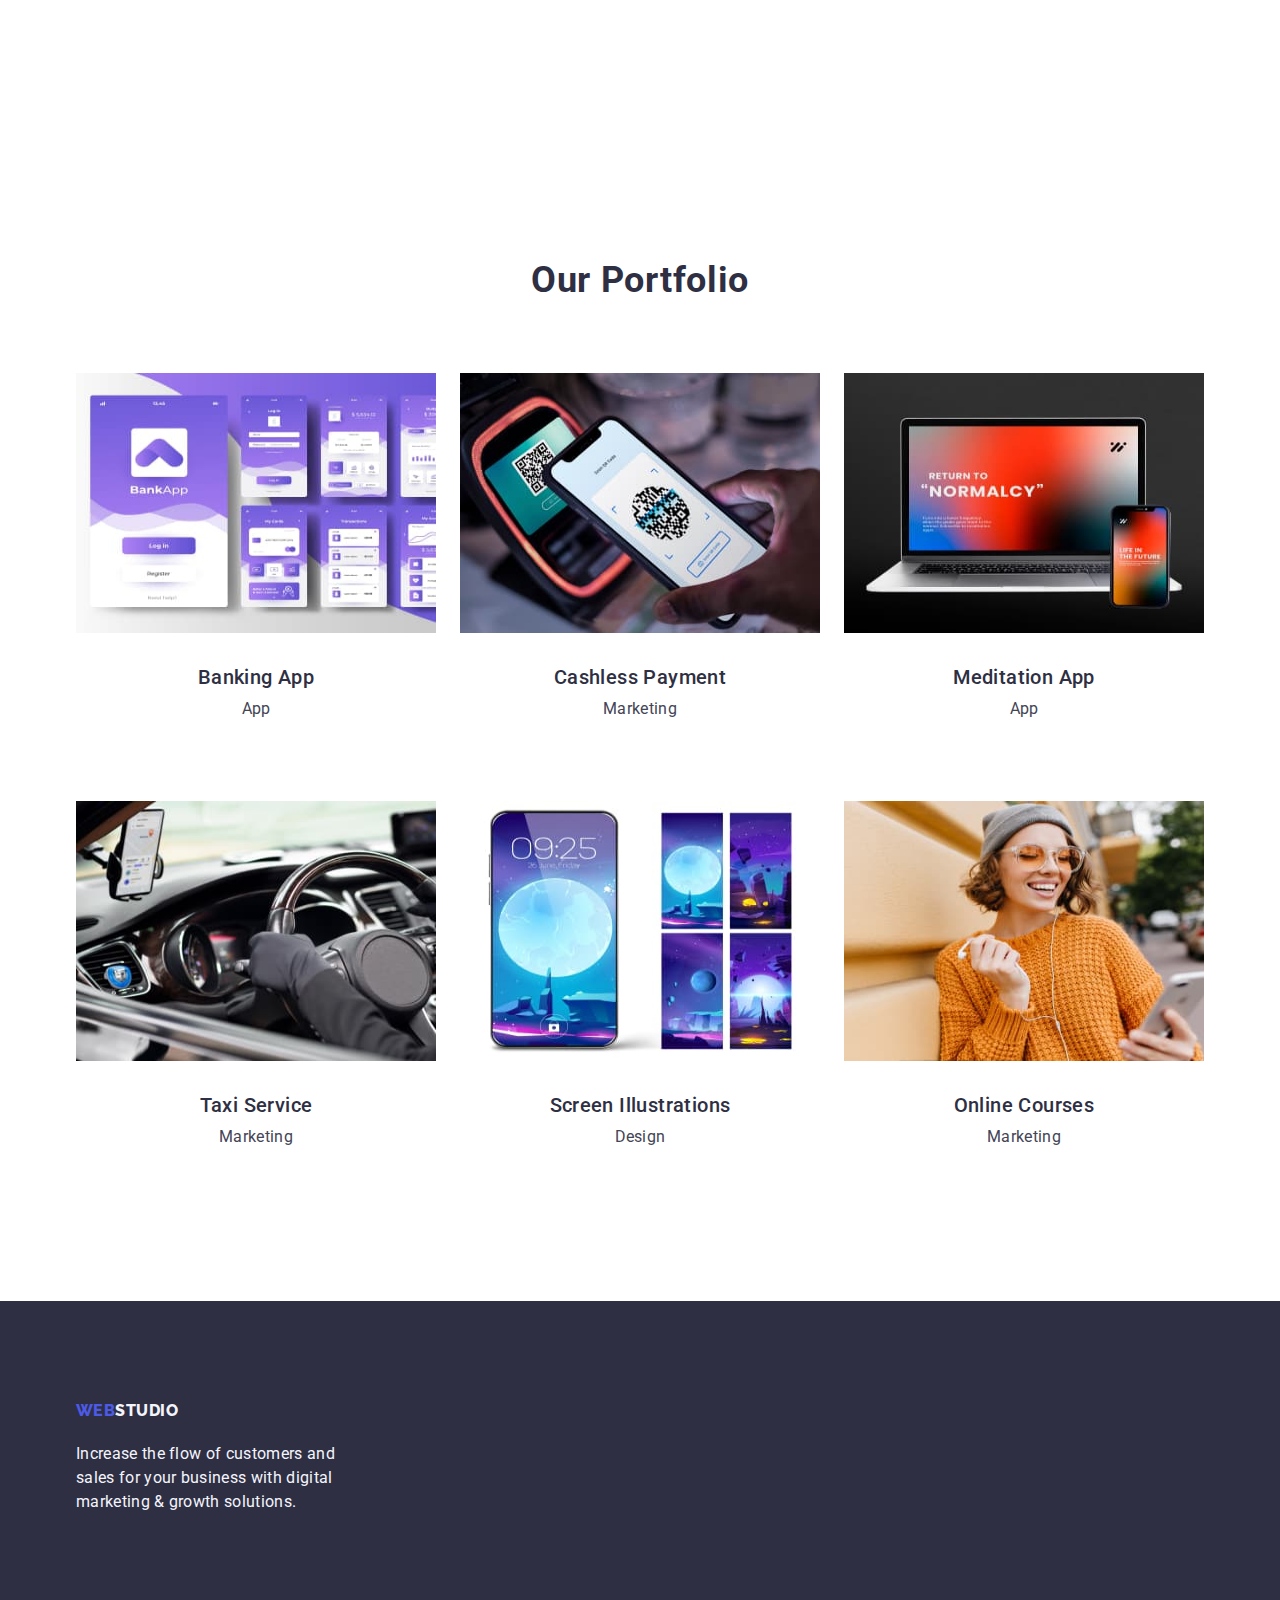
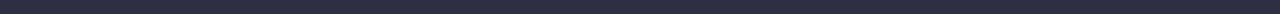
==== commit 43c842cc: "vd sv" ====
--- a/index.html
+++ b/index.html
@@ -59,10 +59,10 @@
     <div class="container">
     <h2 class="heading-two">Our Team</h2>
 <ul class="list list-section-name">
-    <li class="list-name"><img src="./images/markguerrero.jpg" width="264" height="260" alt="mark" />  <div class="name"><h3 class="heading-name">Mark Guerrero</h3><p class="p-two">Product Designer   </p></div></li>
-    <li class="list-name"><img src="./images/tomford.jpg" width="264" height="260" alt="tom" />        <div class="name"><h3 class="heading-name">Tom Ford</h3>     <p class="p-two">Frontend Developer </p></div></li>
-    <li class="list-name"><img src="./images/camilagarcia.jpg" width="264" height="260" alt="camila" /><div class="name"><h3 class="heading-name">Camila Garcia</h3><p class="p-two">Marketing          </p></div></li>
-    <li class="list-name"><img src="./images/danielwilson.jpg" width="264" height="260" alt="daniel" /><div class="name"><h3 class="heading-name">Daniel Wilson</h3><p class="p-two">UI Designer        </p></div></li>
+    <li class="list-name"><img src="./images/markguerrero.jpg" width="264" height="260" alt="mark" />  <div class="name"><h3 class="heading-three">Mark Guerrero</h3><p class="p-two">Product Designer   </p></div></li>
+    <li class="list-name"><img src="./images/tomford.jpg" width="264" height="260" alt="tom" />        <div class="name"><h3 class="heading-three">Tom Ford</h3>     <p class="p-two">Frontend Developer </p></div></li>
+    <li class="list-name"><img src="./images/camilagarcia.jpg" width="264" height="260" alt="camila" /><div class="name"><h3 class="heading-three">Camila Garcia</h3><p class="p-two">Marketing          </p></div></li>
+    <li class="list-name"><img src="./images/danielwilson.jpg" width="264" height="260" alt="daniel" /><div class="name"><h3 class="heading-three">Daniel Wilson</h3><p class="p-two">UI Designer        </p></div></li>
 </ul>
     </div>
 </section>
@@ -87,7 +87,6 @@
 
     <footer class="footer">
         <div class="container footer-container">
-            <div class="footer-information">
         <a href="./index.html" class="link logo-footer link-footer">Web<span class="span-footer">Studio</span></a><p class="p-footer">Increase the flow of customers and sales for your business with digital marketing & growth solutions.</p>
     </div>
     </div>
--- a/css/styles.css
+++ b/css/styles.css
@@ -275,6 +275,7 @@
     display: flex;
     gap: 24px;
     justify-content: center;
+    background: var(--cloud);
 }
 
 .list-item-three {
@@ -287,13 +288,19 @@
     background-color: #FFFFFF;
     width: calc((100% - 72px) / 4);
     border-radius: 0px 0px 4px 4px;
-    list-style: none;
     margin-bottom: 8px;
-    flex: 1;
+    
 }
 
 .p-two {
-    text-align: center;
+    
+    font-family: var(--font-family);
+font-weight: 400;
+font-size: 16px;
+line-height: 1.5;
+letter-spacing: 0.02em;
+text-align: center;
+color: var(--slate);
 }
 
 /* /* .footer-position {
@@ -461,10 +468,7 @@
     letter-spacing: 0.02em;
 }
 
-.heading-name {
-    margin-bottom: 8px;
-    text-align: center;
-}
+
 
 
 
@@ -497,8 +501,10 @@
 }
 
 .container-name-categories {
-    padding: 32px 16px;
-    border: 1px solid #e7e9fc;
-    border-top: none;
-
+    border-bottom: 1px solid var(--cornflower);
+border-left: 1px solid var(--cornflower);
+border-right: 1px solid var(--cornflower);
+padding: 32px 16px;
+width: 360px;
+height: 120px;
 }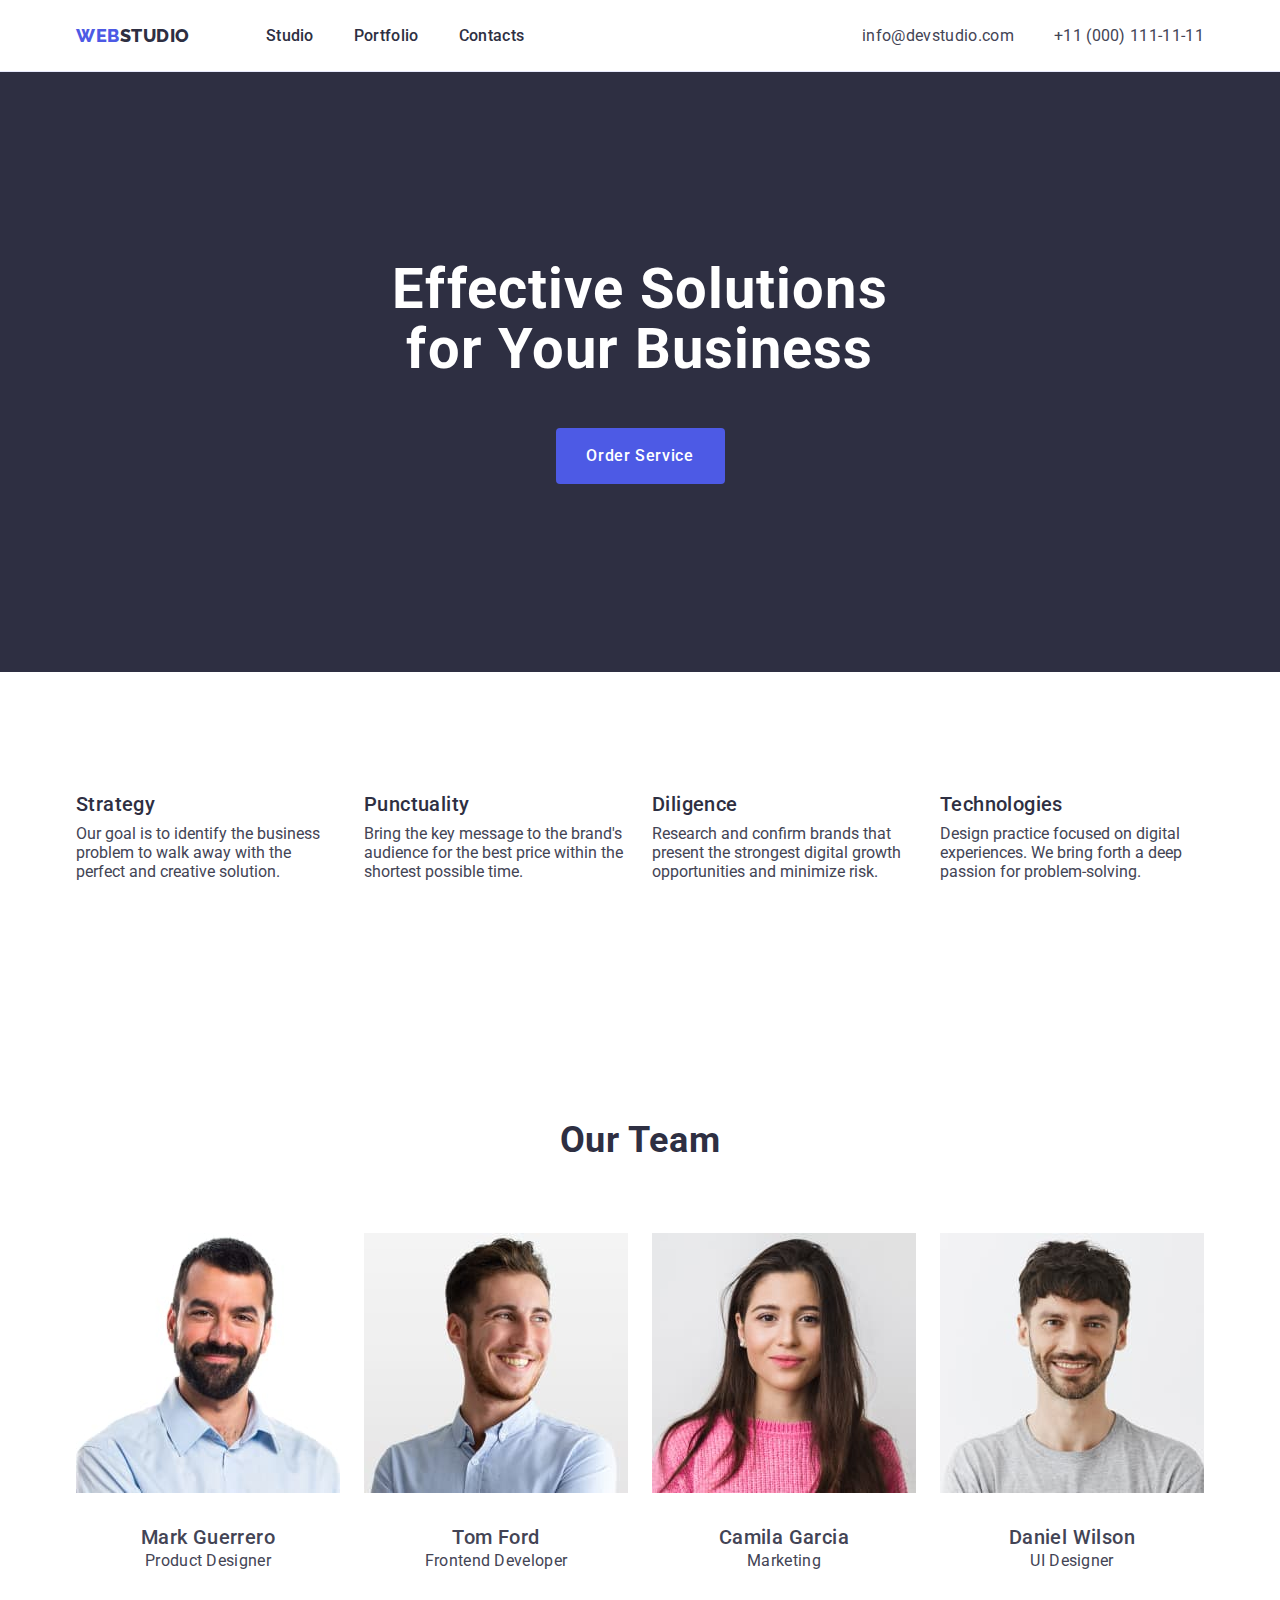
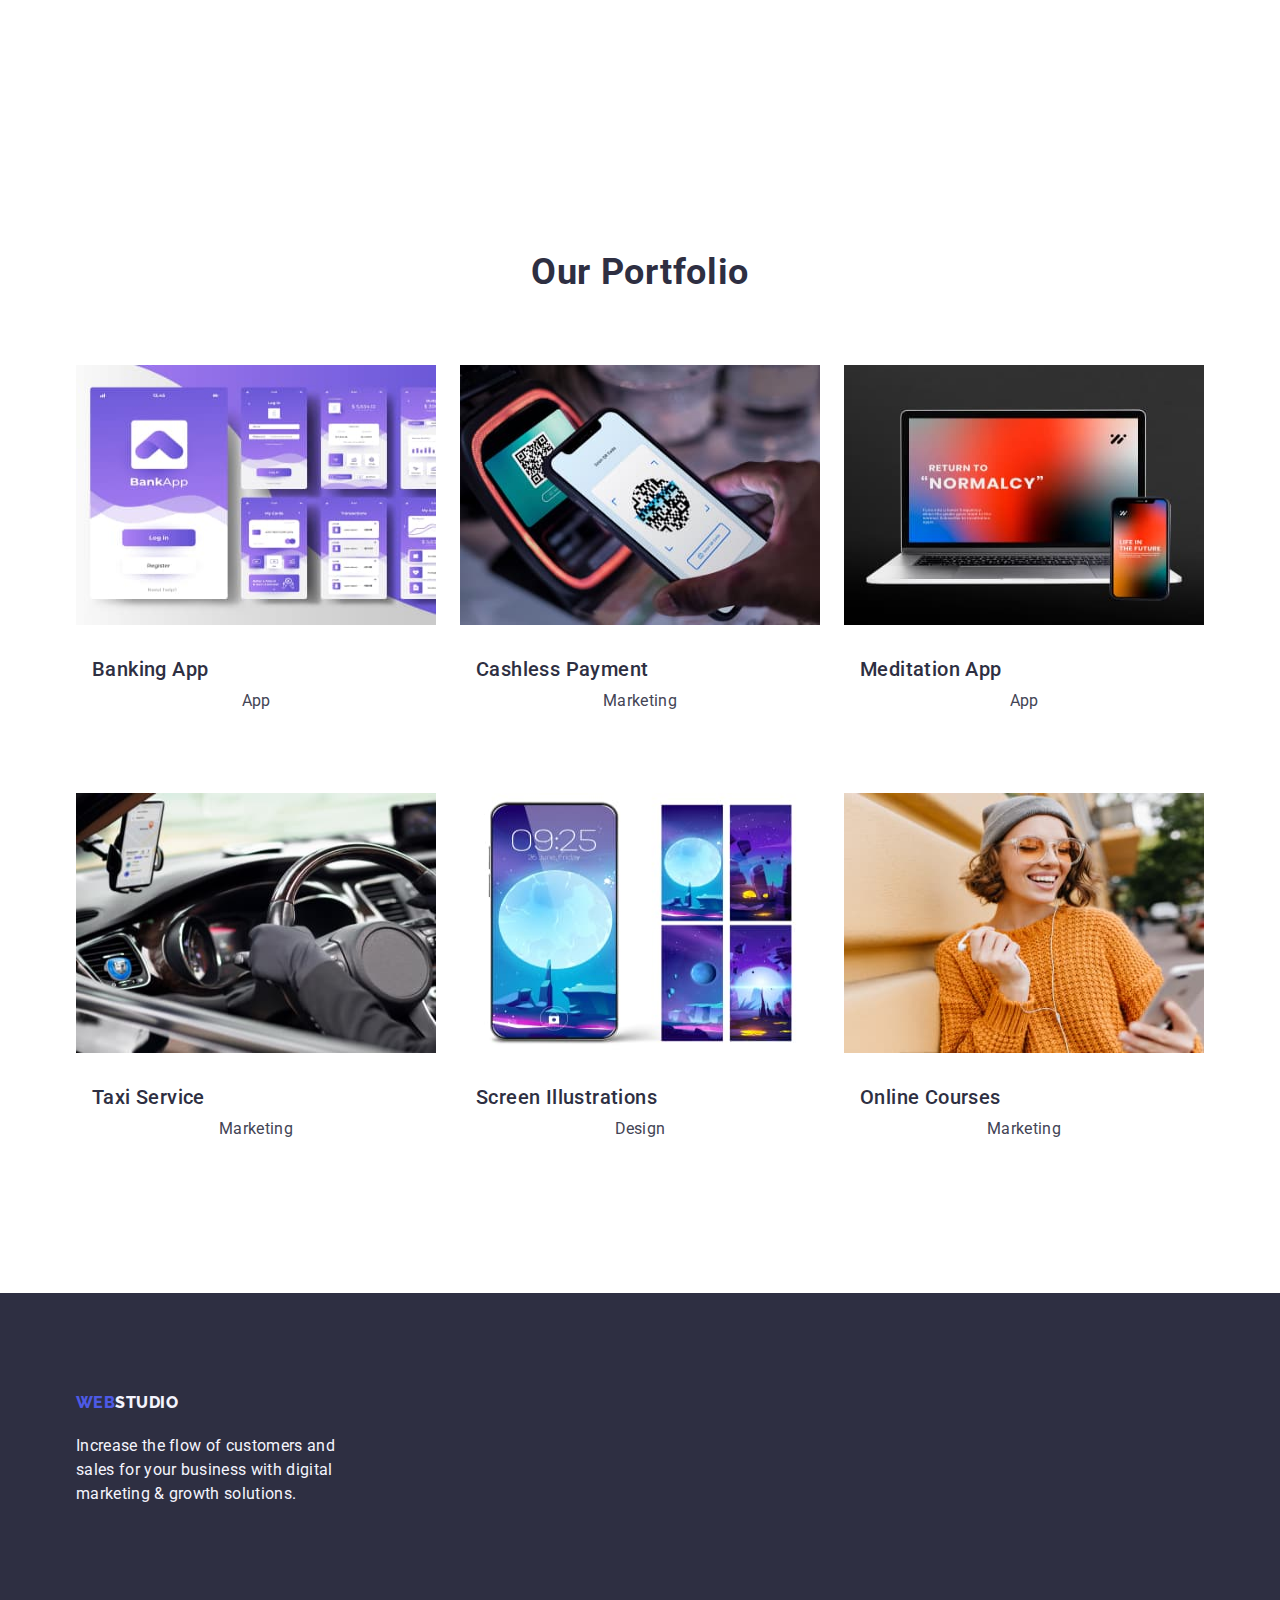
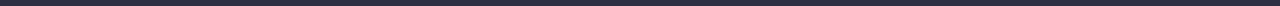
==== commit faaeea5b: "gerg" ====
--- a/index.html
+++ b/index.html
@@ -59,10 +59,10 @@
     <div class="container">
     <h2 class="heading-two">Our Team</h2>
 <ul class="list list-section-name">
-    <li class="list-name"><img src="./images/markguerrero.jpg" width="264" height="260" alt="mark" />  <div class="name"><h3 class="heading-three">Mark Guerrero</h3><p class="p-two">Product Designer   </p></div></li>
-    <li class="list-name"><img src="./images/tomford.jpg" width="264" height="260" alt="tom" />        <div class="name"><h3 class="heading-three">Tom Ford</h3>     <p class="p-two">Frontend Developer </p></div></li>
-    <li class="list-name"><img src="./images/camilagarcia.jpg" width="264" height="260" alt="camila" /><div class="name"><h3 class="heading-three">Camila Garcia</h3><p class="p-two">Marketing          </p></div></li>
-    <li class="list-name"><img src="./images/danielwilson.jpg" width="264" height="260" alt="daniel" /><div class="name"><h3 class="heading-three">Daniel Wilson</h3><p class="p-two">UI Designer        </p></div></li>
+    <li class="list-name"><img src="./images/markguerrero.jpg" width="264" height="260" alt="mark" />  <div class="name"><h3 class="heading-three-name">Mark Guerrero</h3><p class="p-two">Product Designer   </p></div></li>
+    <li class="list-name"><img src="./images/tomford.jpg" width="264" height="260" alt="tom" />        <div class="name"><h3 class="heading-three-name">Tom Ford</h3>     <p class="p-two">Frontend Developer </p></div></li>
+    <li class="list-name"><img src="./images/camilagarcia.jpg" width="264" height="260" alt="camila" /><div class="name"><h3 class="heading-three-name">Camila Garcia</h3><p class="p-two">Marketing          </p></div></li>
+    <li class="list-name"><img src="./images/danielwilson.jpg" width="264" height="260" alt="daniel" /><div class="name"><h3 class="heading-three-name">Daniel Wilson</h3><p class="p-two">UI Designer        </p></div></li>
 </ul>
     </div>
 </section>
--- a/css/styles.css
+++ b/css/styles.css
@@ -237,6 +237,7 @@
 line-height: 1.2; /* 120% */
 letter-spacing: 0.02em;
 margin-bottom: 8px;
+text-align: left;
 }
 
 .p-one{
@@ -507,4 +508,13 @@
 padding: 32px 16px;
 width: 360px;
 height: 120px;
+}
+.heading-three-name {
+    font-family: var(--font-family);
+font-weight: 500;
+font-size: 20px;
+line-height: 120%;
+letter-spacing: 0.02em;
+text-align: center;
+color: var(--navy-blue);
 }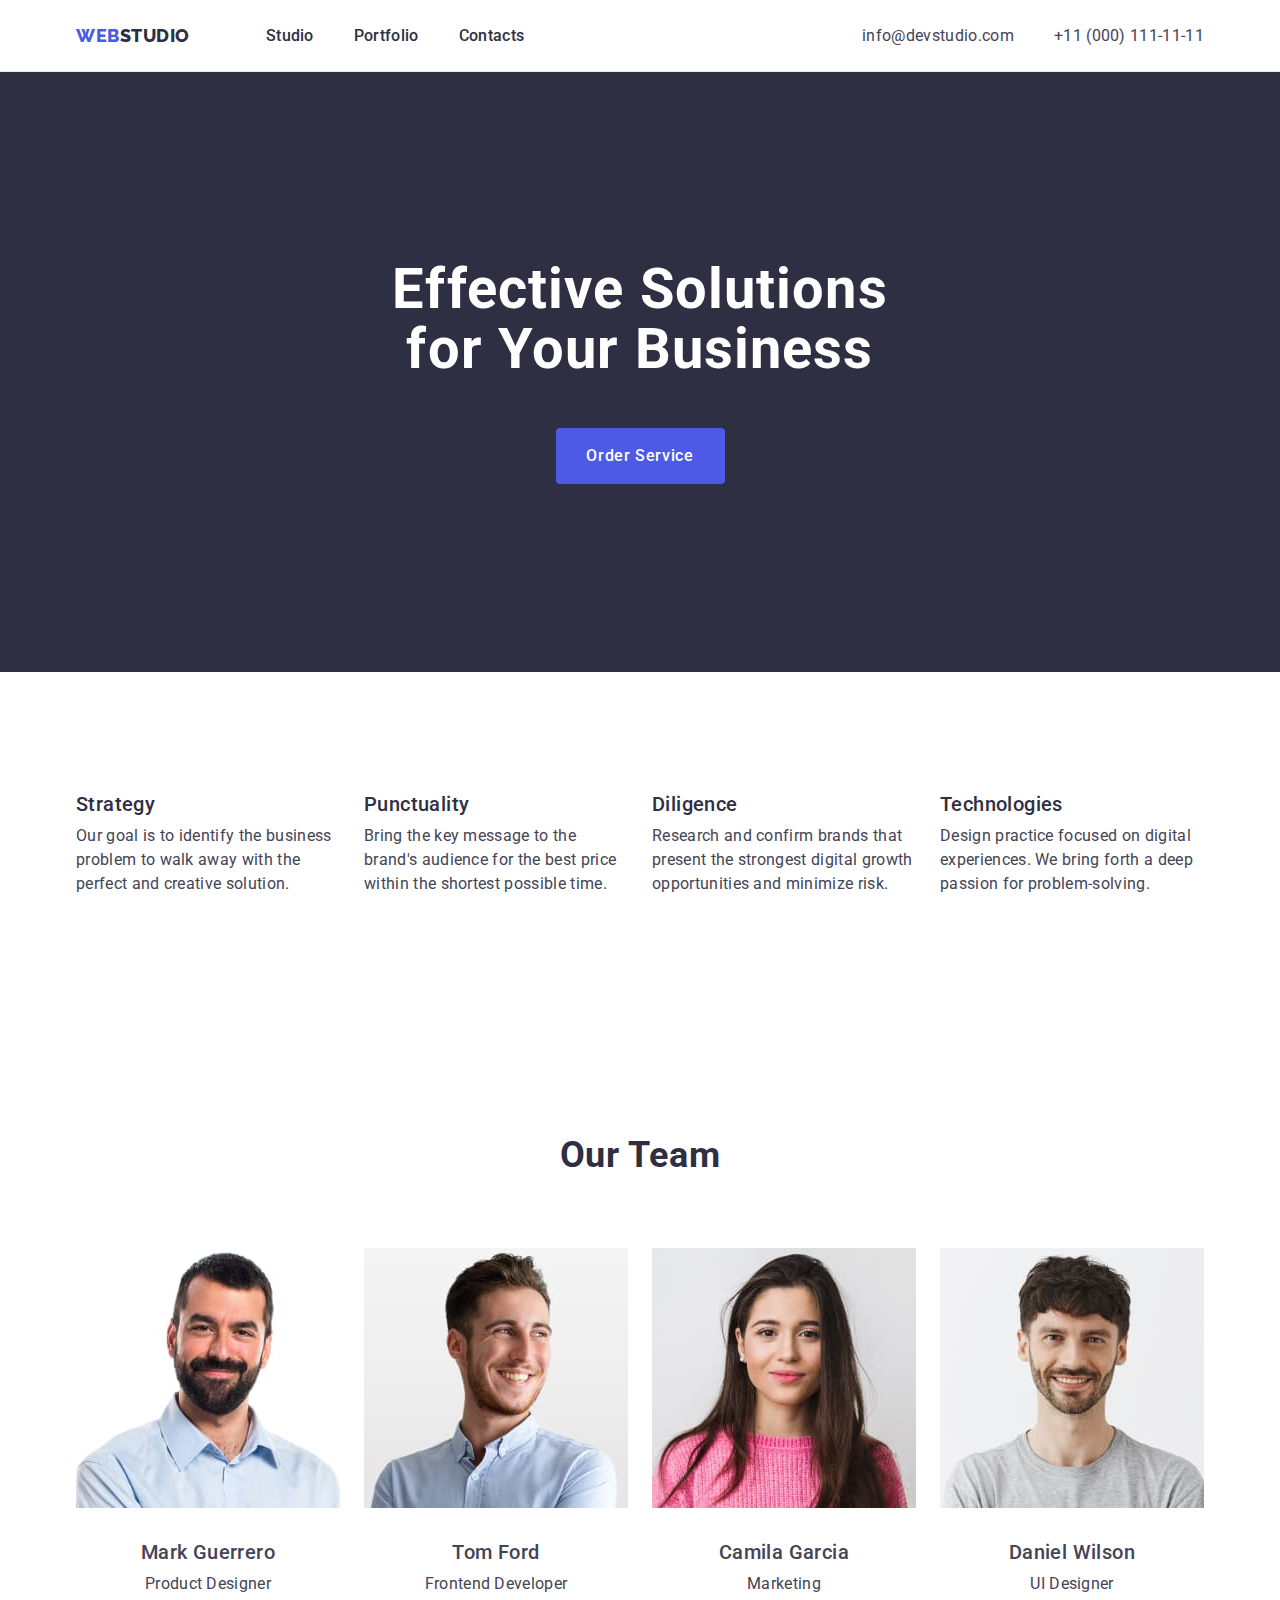
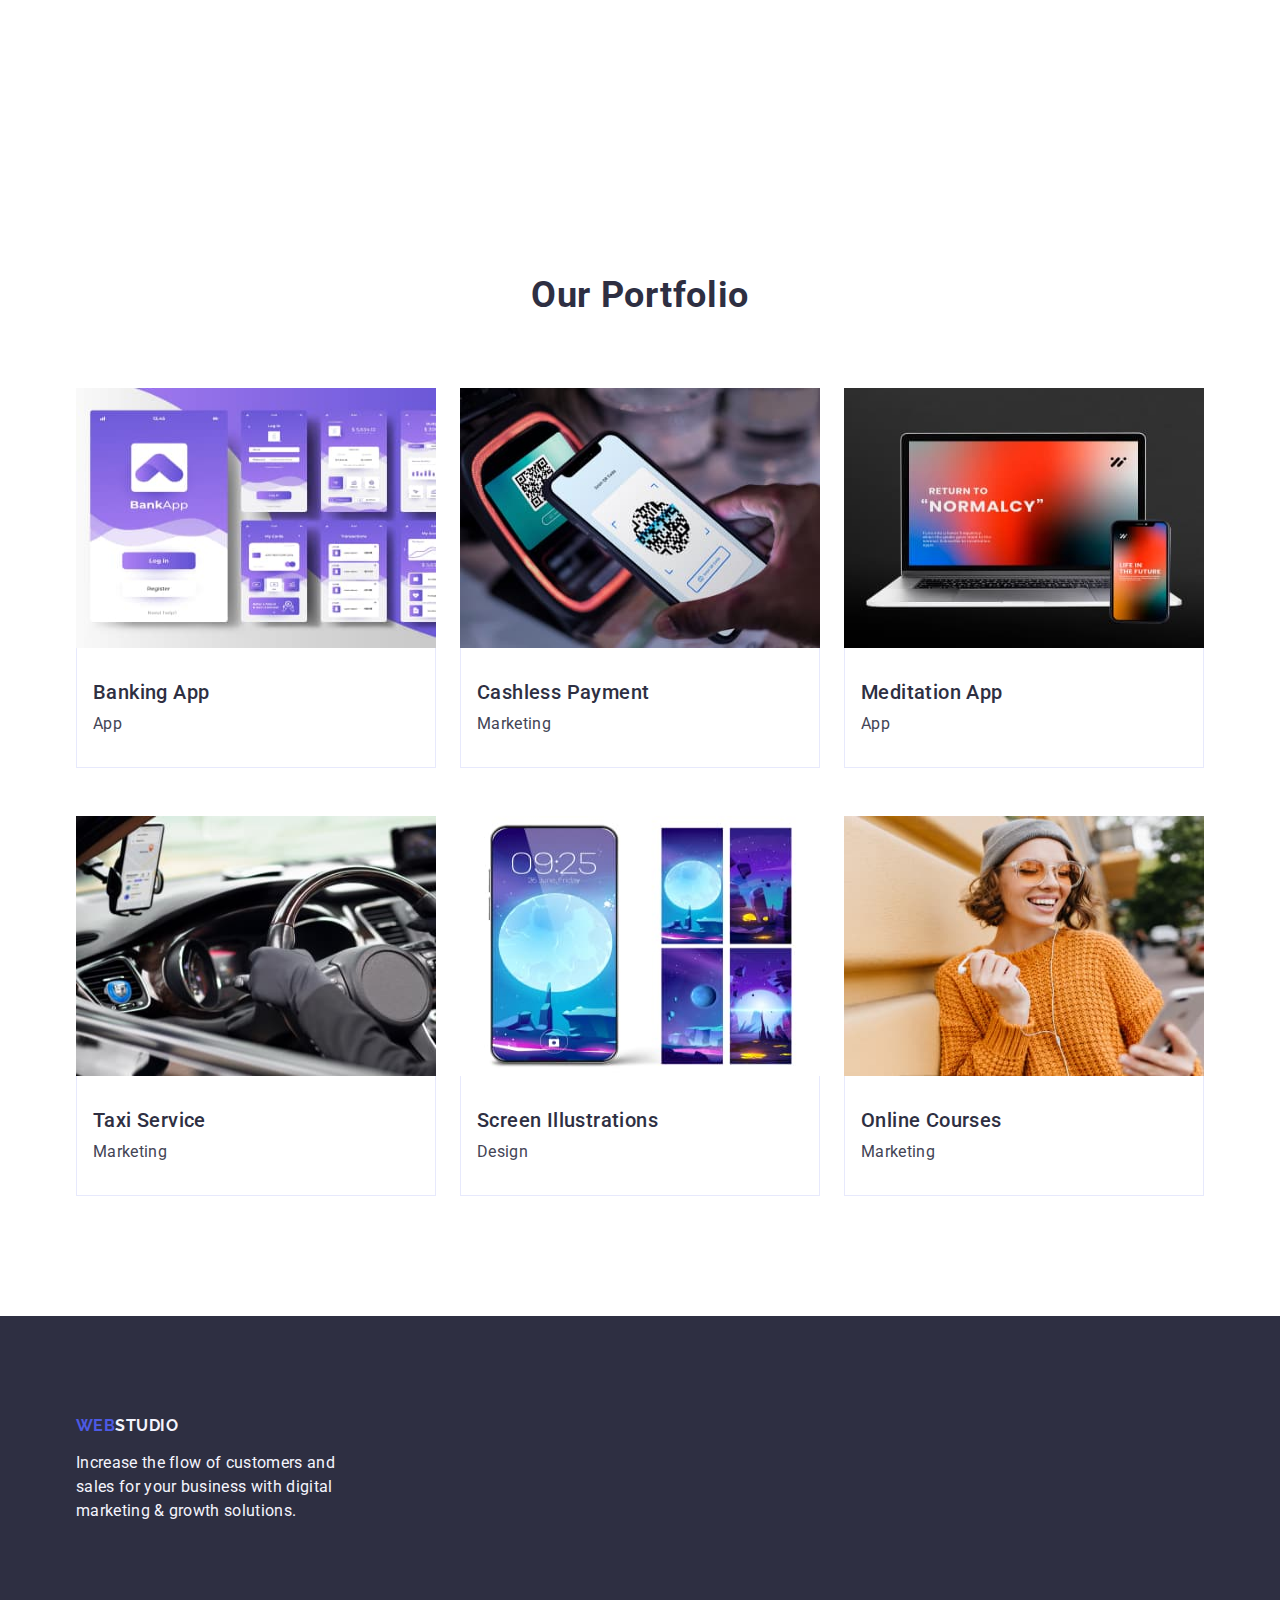
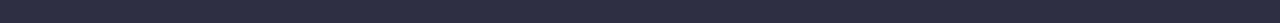
==== commit dc3392df: "fwe" ====
--- a/index.html
+++ b/index.html
@@ -8,7 +8,7 @@
     <link rel="stylesheet" href="./css/styles.css">
     <link rel="preconnect" href="https://fonts.googleapis.com">
     <link rel="preconnect" href="https://fonts.gstatic.com" crossorigin>
-    <link href="https://fonts.googleapis.com/css2?family=Raleway:wght@800&family=Roboto:wght@400;500;700;900&display=swap" rel="stylesheet">
+    <link href="https://fonts.googleapis.com/css2?family=Raleway:wght@700&family=Roboto:wght@400;500;700&display=swap" rel="stylesheet">
     
 </head> 
 <body>
@@ -88,7 +88,7 @@
     <footer class="footer">
         <div class="container footer-container">
         <a href="./index.html" class="link logo-footer link-footer">Web<span class="span-footer">Studio</span></a><p class="p-footer">Increase the flow of customers and sales for your business with digital marketing & growth solutions.</p>
-    </div>
+
     </div>
     </footer> 
 </body>
--- a/css/styles.css
+++ b/css/styles.css
@@ -39,7 +39,7 @@
    
     }
 .container {
-    max-width: 1158px;
+    width: 1158px;
     margin: 0 auto;
     padding: 0 15px 0 15px;   
 }
@@ -48,7 +48,7 @@
     display: flex;
     justify-content: space-between;
     align-items: center;
-    width: 1158px;
+    
 }
 
 .header {
@@ -279,6 +279,10 @@
     background: var(--cloud);
 }
 
+.section-three {
+    background: var(--cloud);
+}
+
 .list-item-three {
     width: calc((100% - 48px) / 3);
     
@@ -312,13 +316,11 @@
 font-family: "Raleway",sans-serif;
 font-size: 16px;
 font-style: normal;
-font-weight: 800;
+font-weight: 700;
 line-height: 1.17; /* 116.667% */
 letter-spacing: 0.03em;
 text-transform: uppercase;
-height: 24px;
-align-items: center;
-flex-shrink: 0;
+
 }
 
 .link-footer {
@@ -465,8 +467,13 @@
     list-style: none;
 }
 .p-portfolio {
-    line-height: 1.5;
-    letter-spacing: 0.02em;
+    font-family: var(--font-family);
+font-weight: 400;
+font-size: 16px;
+line-height: 1.5;
+letter-spacing: 0.02em;
+color: var(--slate);
+text-align: left;
 }
 
 
@@ -501,20 +508,29 @@
     width: calc((100% - 72px) / 4);
 }
 
+.spdt-p {
+    font-family: var(--font-family);
+font-weight: 400;
+font-size: 16px;
+line-height: 1.5;
+letter-spacing: 0.02em;
+color: var(--slate);
+}
+
 .container-name-categories {
-    border-bottom: 1px solid var(--cornflower);
-border-left: 1px solid var(--cornflower);
-border-right: 1px solid var(--cornflower);
-padding: 32px 16px;
-width: 360px;
-height: 120px;
+    border: 1px solid #e7e9fc;
+    border-top: none;
+    padding: 32px 16px;
+    width: 360px;
+    height: 120px;
 }
 .heading-three-name {
     font-family: var(--font-family);
 font-weight: 500;
 font-size: 20px;
-line-height: 120%;
-letter-spacing: 0.02em;
+line-height: 1.2;
+letter-spacing: 0.02em;
+color: var(--NAVY-BLUE);
 text-align: center;
-color: var(--navy-blue);
+margin-bottom: 8px;
 }